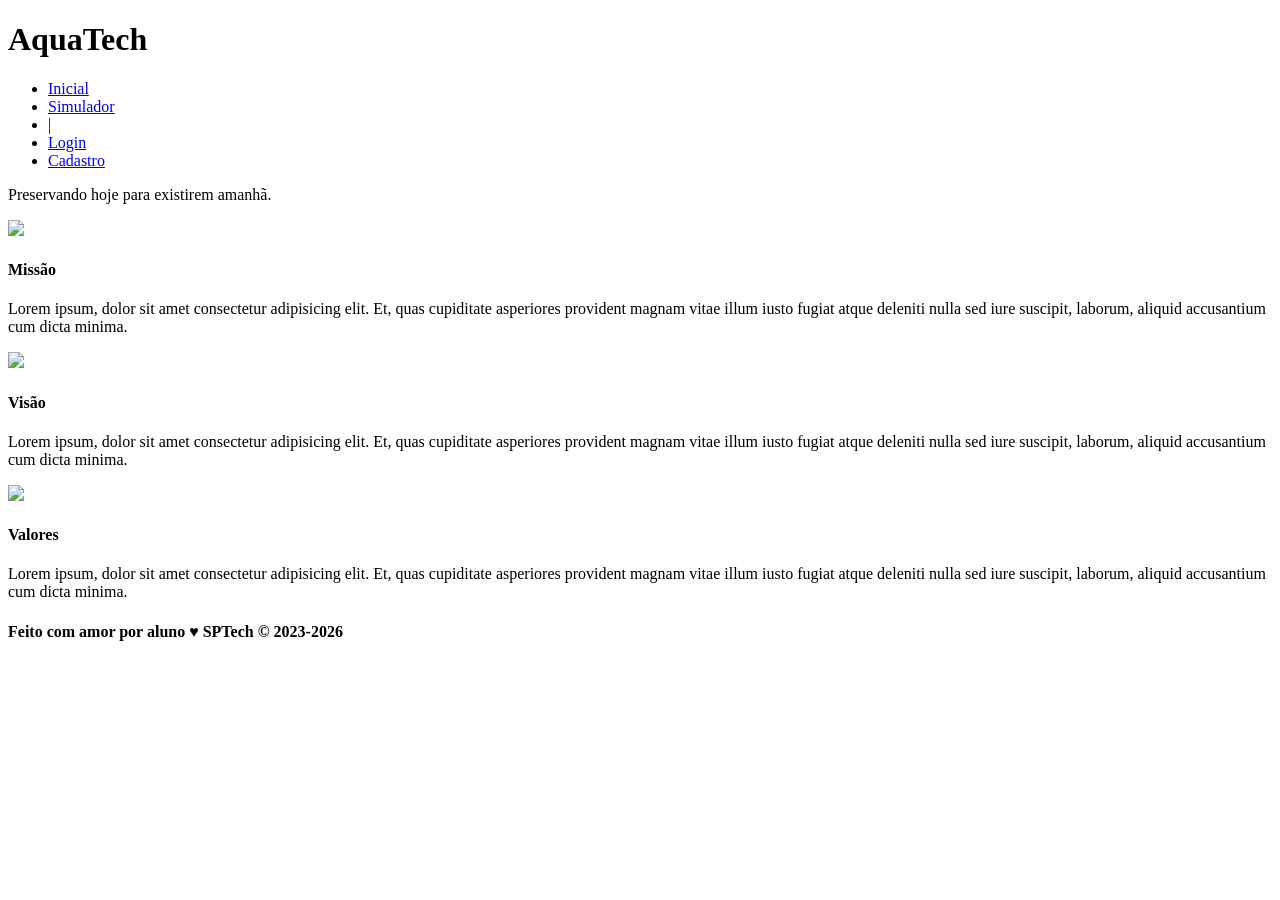
==== public/index.html @ 2e815f2d "primeiro commit" ====
<!DOCTYPE html>
<html lang="en">

<head>
    <meta charset="UTF-8">
    <meta http-equiv="X-UA-Compatible" content="IE=edge">
    <meta name="viewport" content="width=device-width, initial-scale=1.0">

    <title>AquaTech | Página Inicial</title>

    <script src="./js/sessao.js"></script>

    <link rel="stylesheet" href="./css/estilo.css">
    <link rel="icon" href="./assets/icon/favicon2.ico">
    <link rel="preconnect" href="https://fonts.gstatic.com">
</head>

<body>
    <div class="header">
      <div class="container">
        <h1 class="titulo">AquaTech</h1>
        <ul class="navbar">
          <li class="agora">
            <a href="#">Inicial</a>
          </li>
          <li>
            <a href="simulador.html">Simulador</a>
          </li>
          <li>|</li>
          <li>
            <a href="login.html">Login</a>
          </li>
          <li>
            <a href="cadastro.html">Cadastro</a>
          </li>
        </ul>
      </div>
    </div>
  
    <div class="banner">
      <div class="container">
        <p>Preservando <span>hoje</span> para existirem <span>amanhã</span>.</p>
      </div>
    </div>
  
    <div class="social">
      <div class="container">
        <div class="boxes">
          <div class="box">
            <img src="assets/imgs/planet-earth_color.png">
            <h4>Missão</h4>
            <p>Lorem ipsum, dolor sit amet consectetur adipisicing elit. Et, quas cupiditate asperiores provident magnam
              vitae illum iusto fugiat atque deleniti nulla sed iure suscipit, laborum, aliquid accusantium cum dicta
              minima.</p>
          </div>
          <div class="box">
            <img src="assets/imgs/lightbulb_color.png">
            <h4>Visão</h4>
            <p>Lorem ipsum, dolor sit amet consectetur adipisicing elit. Et, quas cupiditate asperiores provident magnam
              vitae illum iusto fugiat atque deleniti nulla sed iure suscipit, laborum, aliquid accusantium cum dicta
              minima.</p>
          </div>
          <div class="box">
            <img src="assets/imgs/growth_color.png">
            <h4>Valores</h4>
            <p>Lorem ipsum, dolor sit amet consectetur adipisicing elit. Et, quas cupiditate asperiores provident magnam
              vitae illum iusto fugiat atque deleniti nulla sed iure suscipit, laborum, aliquid accusantium cum dicta
              minima.</p>
          </div>
        </div>
      </div>
    </div>
  
    <div class="footer">
      <div class="container">
        <h4>Feito com amor por aluno &hearts; SPTech &copy; 2023-2026</h4>
      </div>
    </div>
  </body>

</html>
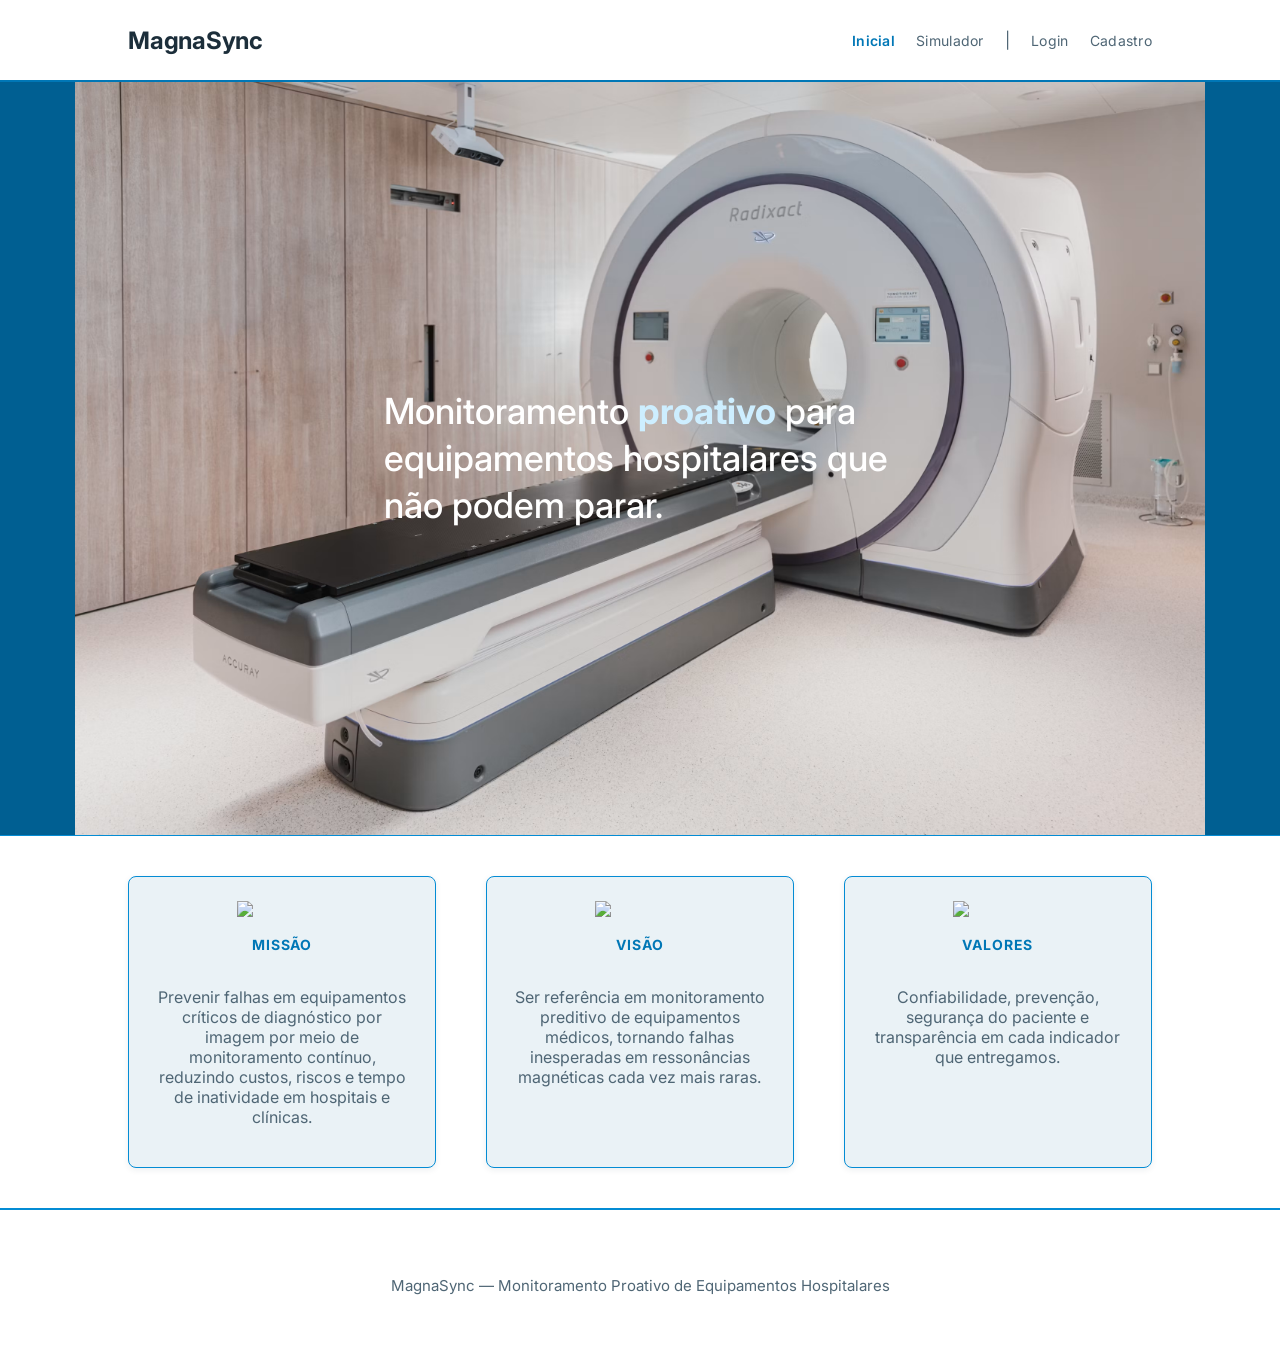
==== commit 93c2defc: "style: nome do projeto e css principal" ====
--- a/public/index.html
+++ b/public/index.html
@@ -1,12 +1,12 @@
 <!DOCTYPE html>
-<html lang="en">
+<html lang="pt-br">
 
 <head>
     <meta charset="UTF-8">
     <meta http-equiv="X-UA-Compatible" content="IE=edge">
     <meta name="viewport" content="width=device-width, initial-scale=1.0">
 
-    <title>AquaTech | Página Inicial</title>
+    <title>MagnaSync | Página Inicial</title>
 
     <script src="./js/sessao.js"></script>
 
@@ -18,7 +18,7 @@
 <body>
     <div class="header">
       <div class="container">
-        <h1 class="titulo">AquaTech</h1>
+        <h1 class="titulo">MagnaSync</h1>
         <ul class="navbar">
           <li class="agora">
             <a href="#">Inicial</a>
@@ -36,44 +36,40 @@
         </ul>
       </div>
     </div>
-  
+
     <div class="banner">
       <div class="container">
-        <p>Preservando <span>hoje</span> para existirem <span>amanhã</span>.</p>
+        <p>Monitoramento <span>proativo</span> para equipamentos hospitalares que não podem parar.</p>
       </div>
     </div>
-  
+
     <div class="social">
       <div class="container">
         <div class="boxes">
           <div class="box">
-            <img src="assets/imgs/planet-earth_color.png">
+            <img src="assets/imgs/monitor_color.png">
             <h4>Missão</h4>
-            <p>Lorem ipsum, dolor sit amet consectetur adipisicing elit. Et, quas cupiditate asperiores provident magnam
-              vitae illum iusto fugiat atque deleniti nulla sed iure suscipit, laborum, aliquid accusantium cum dicta
-              minima.</p>
+            <p>Prevenir falhas em equipamentos críticos de diagnóstico por imagem por meio de monitoramento contínuo, reduzindo custos, riscos e tempo de inatividade em hospitais e clínicas.</p>
           </div>
           <div class="box">
             <img src="assets/imgs/lightbulb_color.png">
             <h4>Visão</h4>
-            <p>Lorem ipsum, dolor sit amet consectetur adipisicing elit. Et, quas cupiditate asperiores provident magnam
-              vitae illum iusto fugiat atque deleniti nulla sed iure suscipit, laborum, aliquid accusantium cum dicta
-              minima.</p>
+            <p>Ser referência em monitoramento preditivo de equipamentos médicos, tornando falhas inesperadas em ressonâncias magnéticas cada vez mais raras.</p>
           </div>
           <div class="box">
-            <img src="assets/imgs/growth_color.png">
+            <img src="assets/imgs/shield_color.png">
             <h4>Valores</h4>
-            <p>Lorem ipsum, dolor sit amet consectetur adipisicing elit. Et, quas cupiditate asperiores provident magnam
-              vitae illum iusto fugiat atque deleniti nulla sed iure suscipit, laborum, aliquid accusantium cum dicta
-              minima.</p>
+            <p>Confiabilidade, prevenção, segurança do paciente e transparência em cada indicador que entregamos.</p>
           </div>
         </div>
       </div>
     </div>
-  
+
     <div class="footer">
       <div class="container">
-        <h4>Feito com amor por aluno &hearts; SPTech &copy; 2023-2026</h4>
+        <div>
+          MagnaSync — Monitoramento Proativo de Equipamentos Hospitalares
+        </div>
       </div>
     </div>
   </body>
--- a/public/css/estilo.css
+++ b/public/css/estilo.css
@@ -0,0 +1,431 @@
+/* ==========================================================================
+   TEMA: MagnaSync / Monitoramento Proativo Hospitalar
+   Visual clínico, limpo e claro. Sem animações ou efeitos complexos.
+   ========================================================================== */
+
+@import url('https://fonts.googleapis.com/css2?family=Inter:wght@400;500;600;700&display=swap');
+
+:root {
+  /* Superfícies */
+  --bg-fundo: #eaf2f6;
+  --bg-painel: #ffffff;
+  --linha: #048cd4;
+
+  /* Texto */
+  --texto-principal: #1c2e3a;
+  --texto-suave: #4f6675;
+
+  /* Sinal / status */
+  --status-ok: #2f9e64;
+  --status-alerta: #d99a1f;
+  --status-critico: #d9414d;
+  --destaque: #0077b6;
+  --destaque-escuro: #005f92;
+
+  /* Tipografia */
+  --fonte: 'Inter', 'Segoe UI', Tahoma, Geneva, Verdana, sans-serif;
+
+  --tamanho-header: 80px;
+  --tamanho-footer: 65px;
+  --tamanho-banner: calc(100vh - var(--tamanho-header) - var(--tamanho-footer) - 2px);
+  --tamanho-simulador: calc(100vh - var(--tamanho-header) - var(--tamanho-footer) - 2px);
+  --tamanho-login: calc(100vh - var(--tamanho-header) - var(--tamanho-footer) - 2px);
+}
+
+body {
+  margin: 0;
+  padding: 0;
+  font-family: var(--fonte);
+  background-color: var(--bg-fundo);
+  color: var(--texto-principal);
+}
+
+.container {
+  display: flex;
+  width: 80%;
+  margin: auto;
+}
+
+/* HEADER */
+
+.header {
+  height: var(--tamanho-header);
+  background-color: var(--bg-painel);
+  border-bottom: 2px solid var(--destaque);
+}
+
+.header .container {
+  justify-content: space-between;
+  align-items: center;
+  height: 100%;
+}
+
+.header a {
+  text-decoration: none;
+  color: var(--texto-suave);
+  font-size: 14px;
+  letter-spacing: 0.02em;
+  transition: color 0.15s ease;
+}
+
+.header a:hover {
+  color: var(--destaque);
+}
+
+.agora a {
+  color: var(--destaque) !important;
+  font-weight: 600;
+}
+
+.navbar {
+  width: 300px;
+  display: flex;
+  align-items: center;
+  justify-content: space-between;
+  list-style: none;
+  color: var(--texto-suave);
+}
+
+.titulo {
+  color: var(--texto-principal);
+  width: fit-content;
+  font-weight: 700;
+  letter-spacing: -0.01em;
+  display: flex;
+  align-items: center;
+  gap: 10px;
+}
+
+.header h1 {
+  margin: 0;
+  font-size: 24px;
+}
+
+/* BANNER */
+
+.banner {
+  height: var(--tamanho-banner);
+  color: var(--texto-principal);
+  background-color: var(--destaque-escuro);
+  background-image: url('../assets/imgs/maquina.avif');
+  background-repeat: no-repeat;
+  background-position: center;
+  background-size: contain;
+}
+
+.banner .container {
+  justify-content: center;
+  align-items: center;
+  height: 100%;
+}
+
+.banner .container p {
+  width: 50%;
+  margin: 0;
+  padding: 0;
+  font-size: 36px;
+  font-weight: 500;
+  line-height: 1.3;
+  color: #ffffff;
+}
+
+.banner .container span {
+  font-weight: 700;
+  color: #cdeeff;
+}
+
+/* MISSÃO VISÃO VALORES */
+
+.social {
+  background-color: var(--bg-painel);
+  border-top: 1px solid var(--linha);
+  border-bottom: 1px solid var(--linha);
+  display: flex;
+}
+
+.social .container {
+  justify-content: center;
+}
+
+.social .container .boxes {
+  display: flex;
+  justify-content: space-between;
+  width: 100%;
+  padding: 40px 0;
+}
+
+.box {
+  display: flex;
+  flex-direction: column;
+  align-items: center;
+  background-color: var(--bg-fundo);
+  border: 1px solid var(--linha);
+  border-radius: 8px;
+  box-shadow: 0 2px 6px rgba(28, 46, 58, 0.08);
+  padding: 24px 20px;
+  width: 26%;
+}
+
+.box img {
+  width: 90px;
+}
+
+.social h4 {
+  text-transform: uppercase;
+  letter-spacing: 0.06em;
+  font-size: 14px;
+  color: var(--destaque);
+}
+
+.social p {
+  text-align: center;
+  color: var(--texto-suave);
+  max-width: 260px;
+}
+
+/* FOOTER */
+
+.footer {
+  background-color: var(--bg-painel);
+  border-top: 1px solid var(--linha);
+  height: 150px;
+  color: var(--texto-suave);
+  display: flex;
+  font-size: 15px;
+}
+
+.footer .container {
+  justify-content: center;
+  text-align: center;
+}
+
+.footer .container .version {
+  font-size: 12px;
+  color: var(--texto-suave);
+}
+
+/* LOGIN */
+
+.login {
+  height: var(--tamanho-login);
+  background-color: var(--bg-fundo);
+}
+
+.login .container {
+  justify-content: center;
+  align-items: center;
+  height: 100%;
+}
+
+.card {
+  width: 50%;
+  background-color: var(--bg-painel);
+  border: 1px solid var(--linha);
+  border-radius: 8px;
+  box-shadow: 0 2px 6px rgba(28, 46, 58, 0.08);
+  display: flex;
+  align-items: center;
+  justify-content: space-evenly;
+  color: var(--texto-principal);
+  flex-direction: column;
+  height: fit-content;
+  padding: 24px 0;
+}
+
+.card h2 {
+  margin: 0;
+  font-size: 28px;
+  font-weight: 600;
+}
+
+.formulario {
+  display: flex;
+  height: 90%;
+  width: 80%;
+  justify-content: space-around;
+  flex-direction: column;
+}
+
+.formulario span {
+  font-size: 13px;
+  font-weight: 500;
+  text-transform: uppercase;
+  letter-spacing: 0.04em;
+  color: var(--texto-suave);
+}
+
+.formulario input {
+  border: 1px solid var(--linha);
+  background-color: var(--bg-fundo);
+  color: var(--texto-principal);
+  text-align: center;
+  border-radius: 4px;
+  margin: 0;
+}
+
+.formulario select {
+  border: 1px solid var(--linha);
+  background-color: var(--bg-fundo);
+  color: var(--texto-principal);
+  height: 36px;
+  text-align: center;
+  border-radius: 4px;
+  margin: 0;
+}
+
+.campo {
+  display: flex;
+  flex-direction: column;
+  justify-content: start;
+  padding: 5px 0;
+}
+
+.botao {
+  cursor: pointer;
+  border: 0;
+  border-radius: 4px;
+  font-weight: 600;
+  font-size: 15px;
+  text-transform: uppercase;
+  letter-spacing: 0.03em;
+  color: #ffffff;
+  background-color: var(--destaque);
+  width: 120px;
+  height: 32px;
+  align-self: center;
+  margin-top: 20px;
+  transition: opacity 0.15s ease;
+}
+
+.botao:hover {
+  opacity: 0.9;
+}
+
+.loading-div {
+  width: 50px;
+  display: none;
+}
+
+.loading-div img {
+  height: 50px;
+  width: 50px;
+}
+
+#div_erros_login {
+  display: none
+}
+
+/* FORMULARIO */
+
+.alerta_erro {
+  display: flex;
+  justify-content: flex-end;
+}
+
+.card_erro {
+  display: none;
+  background-color: var(--bg-painel);
+  color: var(--texto-principal);
+  width: 230px;
+  position: fixed;
+  border-radius: 4px;
+  border: 1px solid var(--status-critico);
+  border-left: 4px solid var(--status-critico);
+  padding: 10px;
+  margin-right: 10%;
+}
+
+.card_erro #mensagem_erro {
+  font-weight: 500;
+  font-size: 18px;
+}
+
+.formulario .tipo_campo {
+  font-size: 18px;
+  font-weight: 600 !important;
+  color: var(--texto-principal);
+}
+
+.formulario {
+  display: flex;
+  flex-direction: column;
+}
+
+input {
+  margin-bottom: 10px;
+  border: 1px solid var(--linha);
+  background-color: var(--bg-fundo);
+  color: var(--texto-principal);
+  padding: 10px;
+  text-align: center;
+  border-radius: 4px;
+}
+
+.btn {
+  border: 0;
+  border-radius: 4px;
+  font-weight: 600;
+  font-size: 15px;
+  text-transform: uppercase;
+  letter-spacing: 0.03em;
+  padding: 10px 15px;
+  color: #ffffff;
+  background-color: var(--destaque);
+  width: 120px;
+  align-self: center;
+  margin-top: 5px;
+  cursor: pointer;
+  transition: opacity 0.15s ease;
+}
+
+.btn:hover {
+  opacity: 0.9;
+}
+
+/* SIMULADOR */
+
+.simulador {
+  color: var(--texto-principal);
+}
+
+.simulador .container {
+  flex-direction: column;
+  overflow: scroll;
+  height: var(--tamanho-simulador);
+}
+
+/* ALERTA (notificação de anomalia) */
+
+#alerta {
+  position: absolute;
+  right: 0;
+  bottom: 0;
+}
+
+.mensagem-alarme {
+  background-color: var(--bg-painel);
+  border: 1px solid var(--linha);
+  border-left: 4px solid var(--status-critico);
+  border-radius: 4px;
+  width: 300px;
+  height: 80px;
+  margin: 10px;
+  padding: 10px 0;
+  display: flex;
+  justify-content: space-evenly;
+  align-items: center;
+  color: var(--texto-principal);
+  box-shadow: 0 2px 6px rgba(28, 46, 58, 0.12);
+}
+
+.mensagem-alarme h3 {
+  font-size: 13px;
+  margin: 0;
+  color: var(--status-critico);
+  text-transform: uppercase;
+  letter-spacing: 0.03em;
+}
+
+.mensagem-alarme .informacao {
+  width: 66%;
+}
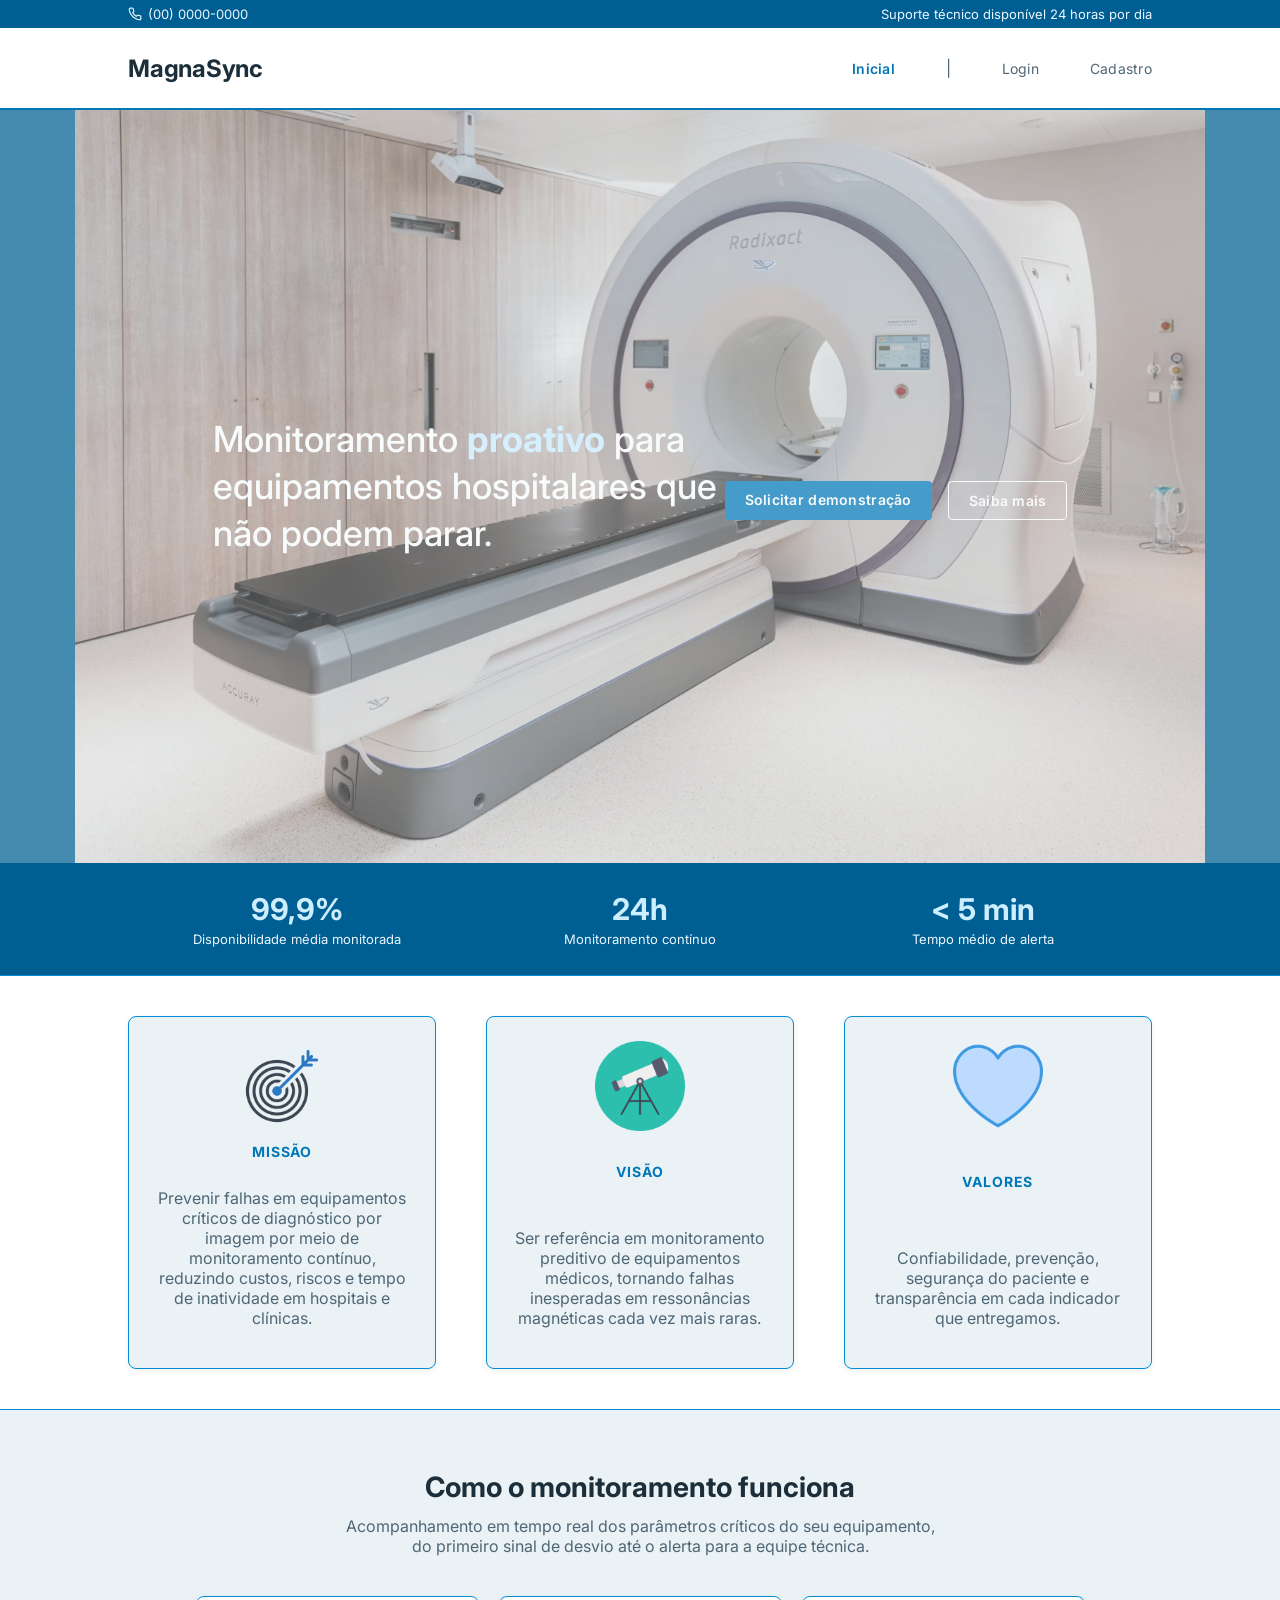
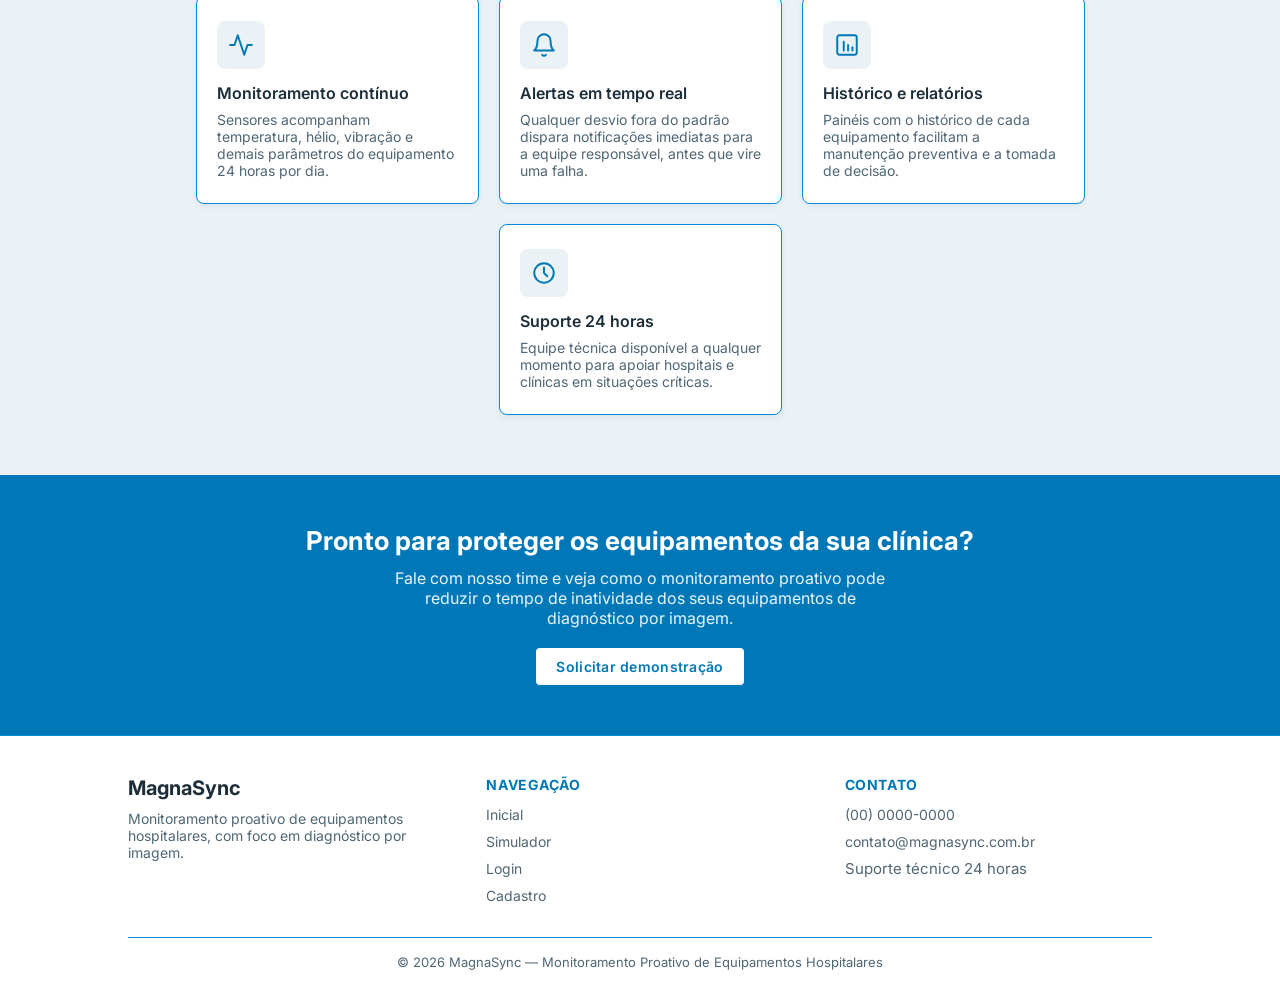
==== commit e20bf44c: "Novo layout" ====
--- a/public/index.html
+++ b/public/index.html
@@ -8,70 +8,173 @@
 
     <title>MagnaSync | Página Inicial</title>
 
-    <script src="./js/sessao.js"></script>
+    <script src="./js/sessao.js" defer></script>
 
     <link rel="stylesheet" href="./css/estilo.css">
     <link rel="icon" href="./assets/icon/favicon2.ico">
-    <link rel="preconnect" href="https://fonts.gstatic.com">
+    <link rel="preconnect" href="https://fonts.googleapis.com">
+    <link rel="preconnect" href="https://fonts.gstatic.com" crossorigin>
 </head>
 
 <body>
-    <div class="header">
+    <a href="#conteudo" class="pular-conteudo">Pular para o conteúdo</a>
+
+    <div class="topbar">
       <div class="container">
-        <h1 class="titulo">MagnaSync</h1>
-        <ul class="navbar">
-          <li class="agora">
-            <a href="#">Inicial</a>
-          </li>
-          <li>
-            <a href="simulador.html">Simulador</a>
-          </li>
-          <li>|</li>
-          <li>
-            <a href="login.html">Login</a>
-          </li>
-          <li>
-            <a href="cadastro.html">Cadastro</a>
-          </li>
-        </ul>
+        <a href="tel:+5500000000000" class="topbar-item">
+          <svg viewBox="0 0 24 24" width="14" height="14" fill="none" stroke="currentColor" stroke-width="2" stroke-linecap="round" stroke-linejoin="round" aria-hidden="true"><path d="M22 16.92v3a2 2 0 0 1-2.18 2 19.79 19.79 0 0 1-8.63-3.07 19.5 19.5 0 0 1-6-6 19.79 19.79 0 0 1-3.07-8.67A2 2 0 0 1 4.11 2h3a2 2 0 0 1 2 1.72c.127.96.361 1.903.7 2.81a2 2 0 0 1-.45 2.11L8.09 9.91a16 16 0 0 0 6 6l1.27-1.27a2 2 0 0 1 2.11-.45c.907.339 1.85.573 2.81.7A2 2 0 0 1 22 16.92z"/></svg>
+          (00) 0000-0000
+        </a>
+        <span class="topbar-item">Suporte técnico disponível 24 horas por dia</span>
       </div>
     </div>
 
-    <div class="banner">
+    <header class="header">
+      <div class="container">
+        <h1 class="titulo">MagnaSync</h1>
+        <nav>
+          <ul class="navbar">
+            <li class="agora">
+              <a href="#">Inicial</a>
+            </li>
+            <li>|</li>
+            <li>
+              <a href="login.html">Login</a>
+            </li>
+            <li>
+              <a href="cadastro.html">Cadastro</a>
+            </li>
+          </ul>
+        </nav>
+      </div>
+    </header>
+
+    <section class="banner">
       <div class="container">
         <p>Monitoramento <span>proativo</span> para equipamentos hospitalares que não podem parar.</p>
+        <div class="banner-cta">
+          <a href="cadastro.html" class="btn-cta btn-cta--primario">Solicitar demonstração</a>
+          <a href="#sobre" class="btn-cta btn-cta--secundario">Saiba mais</a>
+        </div>
       </div>
-    </div>
+    </section>
 
-    <div class="social">
+    <section class="stats">
       <div class="container">
-        <div class="boxes">
-          <div class="box">
-            <img src="assets/imgs/monitor_color.png">
-            <h4>Missão</h4>
-            <p>Prevenir falhas em equipamentos críticos de diagnóstico por imagem por meio de monitoramento contínuo, reduzindo custos, riscos e tempo de inatividade em hospitais e clínicas.</p>
-          </div>
-          <div class="box">
-            <img src="assets/imgs/lightbulb_color.png">
-            <h4>Visão</h4>
-            <p>Ser referência em monitoramento preditivo de equipamentos médicos, tornando falhas inesperadas em ressonâncias magnéticas cada vez mais raras.</p>
-          </div>
-          <div class="box">
-            <img src="assets/imgs/shield_color.png">
-            <h4>Valores</h4>
-            <p>Confiabilidade, prevenção, segurança do paciente e transparência em cada indicador que entregamos.</p>
+        <div class="stat">
+          <span class="stat-numero">99,9%</span>
+          <span class="stat-legenda">Disponibilidade média monitorada</span>
+        </div>
+        <div class="stat">
+          <span class="stat-numero">24h</span>
+          <span class="stat-legenda">Monitoramento contínuo</span>
+        </div>
+        <div class="stat">
+          <span class="stat-numero">&lt; 5 min</span>
+          <span class="stat-legenda">Tempo médio de alerta</span>
+        </div>
+      </div>
+    </section>
+
+    <main id="conteudo">
+      <section class="social" id="sobre">
+        <div class="container">
+          <div class="boxes">
+            <div class="box">
+              <img src="assets/imgs/missao.png" alt="Ícone de monitor de equipamento">
+              <h4>Missão</h4>
+              <p>Prevenir falhas em equipamentos críticos de diagnóstico por imagem por meio de monitoramento contínuo, reduzindo custos, riscos e tempo de inatividade em hospitais e clínicas.</p>
+            </div>
+            <div class="box">
+              <img src="assets/imgs/visao.png" alt="Ícone de lâmpada representando visão">
+              <h4>Visão</h4>
+              <p>Ser referência em monitoramento preditivo de equipamentos médicos, tornando falhas inesperadas em ressonâncias magnéticas cada vez mais raras.</p>
+            </div>
+            <div class="box">
+              <img src="assets/imgs/valores.png" alt="Ícone de escudo representando segurança">
+              <h4>Valores</h4>
+              <p>Confiabilidade, prevenção, segurança do paciente e transparência em cada indicador que entregamos.</p>
+            </div>
           </div>
         </div>
-      </div>
-    </div>
+      </section>
 
-    <div class="footer">
-      <div class="container">
-        <div>
-          MagnaSync — Monitoramento Proativo de Equipamentos Hospitalares
+      <section class="funcionalidades" id="funcionalidades">
+        <div class="container">
+          <div class="funcionalidades-cabecalho">
+            <h2>Como o monitoramento funciona</h2>
+            <p>Acompanhamento em tempo real dos parâmetros críticos do seu equipamento, do primeiro sinal de desvio até o alerta para a equipe técnica.</p>
+          </div>
+          <div class="funcionalidades-grid">
+            <div class="funcionalidade">
+              <span class="funcionalidade-icone" aria-hidden="true">
+                <svg viewBox="0 0 24 24" width="26" height="26" fill="none" stroke="currentColor" stroke-width="1.8" stroke-linecap="round" stroke-linejoin="round"><path d="M22 12h-4l-3 9L9 3l-3 9H2"/></svg>
+              </span>
+              <h3>Monitoramento contínuo</h3>
+              <p>Sensores acompanham temperatura, hélio, vibração e demais parâmetros do equipamento 24 horas por dia.</p>
+            </div>
+            <div class="funcionalidade">
+              <span class="funcionalidade-icone" aria-hidden="true">
+                <svg viewBox="0 0 24 24" width="26" height="26" fill="none" stroke="currentColor" stroke-width="1.8" stroke-linecap="round" stroke-linejoin="round"><path d="M18 8a6 6 0 0 0-12 0c0 7-3 9-3 9h18s-3-2-3-9"/><path d="M13.73 21a2 2 0 0 1-3.46 0"/></svg>
+              </span>
+              <h3>Alertas em tempo real</h3>
+              <p>Qualquer desvio fora do padrão dispara notificações imediatas para a equipe responsável, antes que vire uma falha.</p>
+            </div>
+            <div class="funcionalidade">
+              <span class="funcionalidade-icone" aria-hidden="true">
+                <svg viewBox="0 0 24 24" width="26" height="26" fill="none" stroke="currentColor" stroke-width="1.8" stroke-linecap="round" stroke-linejoin="round"><rect x="3" y="3" width="18" height="18" rx="2"/><path d="M9 17V9M13 17v-5M17 17v-3"/></svg>
+              </span>
+              <h3>Histórico e relatórios</h3>
+              <p>Painéis com o histórico de cada equipamento facilitam a manutenção preventiva e a tomada de decisão.</p>
+            </div>
+            <div class="funcionalidade">
+              <span class="funcionalidade-icone" aria-hidden="true">
+                <svg viewBox="0 0 24 24" width="26" height="26" fill="none" stroke="currentColor" stroke-width="1.8" stroke-linecap="round" stroke-linejoin="round"><circle cx="12" cy="12" r="9"/><path d="M12 7v5l3 3"/></svg>
+              </span>
+              <h3>Suporte 24 horas</h3>
+              <p>Equipe técnica disponível a qualquer momento para apoiar hospitais e clínicas em situações críticas.</p>
+            </div>
+          </div>
+        </div>
+      </section>
+
+      <section class="cta-final">
+        <div class="container">
+          <h2>Pronto para proteger os equipamentos da sua clínica?</h2>
+          <p>Fale com nosso time e veja como o monitoramento proativo pode reduzir o tempo de inatividade dos seus equipamentos de diagnóstico por imagem.</p>
+          <a href="cadastro.html" class="btn-cta btn-cta--primario">Solicitar demonstração</a>
+        </div>
+      </section>
+    </main>
+
+    <footer class="footer">
+      <div class="container footer-grid">
+        <div class="footer-coluna">
+          <h2 class="footer-titulo">MagnaSync</h2>
+          <p>Monitoramento proativo de equipamentos hospitalares, com foco em diagnóstico por imagem.</p>
+        </div>
+        <div class="footer-coluna">
+          <h3>Navegação</h3>
+          <ul class="footer-links">
+            <li><a href="#">Inicial</a></li>
+            <li><a href="simulador.html">Simulador</a></li>
+            <li><a href="login.html">Login</a></li>
+            <li><a href="cadastro.html">Cadastro</a></li>
+          </ul>
+        </div>
+        <div class="footer-coluna">
+          <h3>Contato</h3>
+          <ul class="footer-links">
+            <li><a href="tel:+5500000000000">(00) 0000-0000</a></li>
+            <li><a href="mailto:contato@magnasync.com.br">contato@magnasync.com.br</a></li>
+            <li>Suporte técnico 24 horas</li>
+          </ul>
         </div>
       </div>
-    </div>
+      <div class="container footer-base">
+        <span>&copy; 2026 MagnaSync — Monitoramento Proativo de Equipamentos Hospitalares</span>
+      </div>
+    </footer>
   </body>
 
 </html>
--- a/public/css/estilo.css
+++ b/public/css/estilo.css
@@ -46,6 +46,89 @@
   margin: auto;
 }
 
+/* ACESSIBILIDADE */
+
+.pular-conteudo {
+  position: absolute;
+  left: -9999px;
+  top: 0;
+  z-index: 100;
+  background-color: var(--destaque);
+  color: #ffffff;
+  padding: 10px 16px;
+  border-radius: 0 0 4px 0;
+  text-decoration: none;
+  font-size: 14px;
+}
+
+.pular-conteudo:focus {
+  left: 0;
+}
+
+/* TOPBAR (contato rápido) */
+
+.topbar {
+  background-color: var(--destaque-escuro);
+  color: #eaf6ff;
+  font-size: 13px;
+}
+
+.topbar .container {
+  justify-content: space-between;
+  align-items: center;
+  padding: 6px 0;
+}
+
+.topbar-item {
+  display: flex;
+  align-items: center;
+  gap: 6px;
+  color: #eaf6ff;
+  text-decoration: none;
+}
+
+.topbar a.topbar-item:hover {
+  text-decoration: underline;
+}
+
+/* BOTÃO CTA */
+
+.btn-cta {
+  display: inline-block;
+  text-decoration: none;
+  font-weight: 600;
+  font-size: 14px;
+  letter-spacing: 0.02em;
+  padding: 10px 20px;
+  border-radius: 4px;
+  transition: opacity 0.15s ease, background-color 0.15s ease;
+  white-space: nowrap;
+}
+
+.btn-cta--primario {
+  background-color: var(--destaque);
+  color: #ffffff;
+}
+
+.btn-cta--primario:hover {
+  opacity: 0.9;
+}
+
+.btn-cta--secundario {
+  background-color: transparent;
+  color: var(--destaque);
+  border: 1px solid var(--destaque);
+}
+
+.btn-cta--secundario:hover {
+  background-color: rgba(0, 119, 182, 0.08);
+}
+
+.btn-cta--header {
+  padding: 8px 16px;
+  font-size: 13px;
+}
+
 /* HEADER */
 
 .header {
@@ -58,6 +141,7 @@
   justify-content: space-between;
   align-items: center;
   height: 100%;
+  gap: 24px;
 }
 
 .header a {
@@ -84,6 +168,16 @@
   justify-content: space-between;
   list-style: none;
   color: var(--texto-suave);
+  margin: 0;
+  padding: 0;
+}
+
+/* Separador visual entre os itens do menu, sem depender de texto "|"
+   (evita que leitores de tela leiam um caractere sem sentido) */
+.navbar li[aria-hidden="true"] {
+  width: 1px;
+  height: 16px;
+  background-color: var(--linha);
 }
 
 .titulo {
@@ -111,6 +205,7 @@
   background-repeat: no-repeat;
   background-position: center;
   background-size: contain;
+  opacity: 0.7;
 }
 
 .banner .container {
@@ -134,6 +229,54 @@
   color: #cdeeff;
 }
 
+.banner-cta {
+  display: flex;
+  gap: 16px;
+  margin-top: 28px;
+}
+
+.banner-cta .btn-cta--secundario {
+  background-color: rgba(255, 255, 255, 0.05);
+  color: #ffffff;
+  border-color: #ffffff;
+}
+
+.banner-cta .btn-cta--secundario:hover {
+  background-color: rgba(255, 255, 255, 0.15);
+}
+
+/* ESTATÍSTICAS */
+
+.stats {
+  background-color: var(--destaque-escuro);
+}
+
+.stats .container {
+  justify-content: space-between;
+  padding: 28px 0;
+}
+
+.stat {
+  display: flex;
+  flex-direction: column;
+  align-items: center;
+  gap: 4px;
+  width: 33%;
+  text-align: center;
+  color: #ffffff;
+}
+
+.stat-numero {
+  font-size: 30px;
+  font-weight: 700;
+  color: #cdeeff;
+}
+
+.stat-legenda {
+  font-size: 13px;
+  color: #eaf6ff;
+}
+
 /* MISSÃO VISÃO VALORES */
 
 .social {
@@ -141,6 +284,7 @@
   border-top: 1px solid var(--linha);
   border-bottom: 1px solid var(--linha);
   display: flex;
+  justify-content: center;
 }
 
 .social .container {
@@ -157,6 +301,7 @@
 .box {
   display: flex;
   flex-direction: column;
+  justify-content: space-between;
   align-items: center;
   background-color: var(--bg-fundo);
   border: 1px solid var(--linha);
@@ -175,12 +320,126 @@
   letter-spacing: 0.06em;
   font-size: 14px;
   color: var(--destaque);
+  margin: 12px 0;
+}
+
+/* O span dentro do h4 "Sobre nós" precisa de um destaque próprio,
+   já que herda a cor uppercase do h4 mas deve se diferenciar do resto */
+.social h4 span {
+  color: var(--destaque-escuro);
+  font-weight: 700;
 }
 
 .social p {
   text-align: center;
   color: var(--texto-suave);
   max-width: 260px;
+}
+
+/* FUNCIONALIDADES (Como funciona) */
+
+.funcionalidades {
+  background-color: var(--bg-fundo);
+  padding: 60px 0;
+}
+
+.funcionalidades .container {
+  flex-direction: column;
+}
+
+.funcionalidades-cabecalho {
+  text-align: center;
+  max-width: 600px;
+  margin: 0 auto 40px;
+}
+
+.funcionalidades-cabecalho h2 {
+  font-size: 28px;
+  font-weight: 700;
+  margin: 0 0 12px;
+  color: var(--texto-principal);
+}
+
+.funcionalidades-cabecalho p {
+  color: var(--texto-suave);
+  margin: 0;
+}
+
+.funcionalidades-grid {
+  display: flex;
+  flex-wrap: wrap;
+  gap: 20px;
+  justify-content: center;
+}
+
+.funcionalidade {
+  background-color: var(--bg-painel);
+  border: 1px solid var(--linha);
+  border-radius: 8px;
+  box-shadow: 0 2px 6px rgba(28, 46, 58, 0.08);
+  padding: 24px 20px;
+  width: calc(25% - 15px);
+  min-width: 200px;
+}
+
+.funcionalidade-icone {
+  display: flex;
+  align-items: center;
+  justify-content: center;
+  width: 48px;
+  height: 48px;
+  border-radius: 8px;
+  background-color: var(--bg-fundo);
+  color: var(--destaque);
+  margin-bottom: 14px;
+}
+
+.funcionalidade h3 {
+  font-size: 16px;
+  font-weight: 600;
+  margin: 0 0 8px;
+  color: var(--texto-principal);
+}
+
+.funcionalidade p {
+  font-size: 14px;
+  color: var(--texto-suave);
+  margin: 0;
+}
+
+/* CTA FINAL */
+
+.cta-final {
+  background-color: var(--destaque);
+  padding: 50px 0;
+}
+
+.cta-final .container {
+  flex-direction: column;
+  align-items: center;
+  text-align: center;
+  gap: 12px;
+}
+
+.cta-final h2 {
+  color: #ffffff;
+  font-size: 26px;
+  margin: 0;
+}
+
+.cta-final p {
+  color: #eaf6ff;
+  max-width: 520px;
+  margin: 0 0 8px;
+}
+
+.cta-final .btn-cta--primario {
+  background-color: #ffffff;
+  color: var(--destaque);
+}
+
+.cta-final .btn-cta--primario:hover {
+  opacity: 0.9;
 }
 
 /* FOOTER */
@@ -188,20 +447,72 @@
 .footer {
   background-color: var(--bg-painel);
   border-top: 1px solid var(--linha);
-  height: 150px;
-  color: var(--texto-suave);
-  display: flex;
+  color: var(--texto-suave);
   font-size: 15px;
-}
-
-.footer .container {
-  justify-content: center;
-  text-align: center;
+  padding-top: 40px;
 }
 
 .footer .container .version {
   font-size: 12px;
   color: var(--texto-suave);
+}
+
+.footer-grid {
+  justify-content: space-between;
+  flex-wrap: wrap;
+  gap: 32px;
+  padding-bottom: 32px;
+}
+
+.footer-coluna {
+  width: 30%;
+  min-width: 200px;
+}
+
+.footer-titulo {
+  font-size: 20px;
+  font-weight: 700;
+  margin: 0 0 10px;
+  color: var(--texto-principal);
+}
+
+.footer-coluna h3 {
+  font-size: 14px;
+  text-transform: uppercase;
+  letter-spacing: 0.04em;
+  color: var(--destaque);
+  margin: 0 0 12px;
+}
+
+.footer-coluna p {
+  font-size: 14px;
+  margin: 0;
+}
+
+.footer-links {
+  list-style: none;
+  margin: 0;
+  padding: 0;
+  display: flex;
+  flex-direction: column;
+  gap: 8px;
+}
+
+.footer-links a {
+  color: var(--texto-suave);
+  text-decoration: none;
+  font-size: 14px;
+}
+
+.footer-links a:hover {
+  color: var(--destaque);
+}
+
+.footer-base {
+  border-top: 1px solid var(--linha);
+  justify-content: center;
+  padding: 16px 0;
+  font-size: 13px;
 }
 
 /* LOGIN */
@@ -238,12 +549,14 @@
   font-weight: 600;
 }
 
+/* FORMULARIO (regra única, unificada — antes havia duas declarações
+   de .formulario, uma sobrescrevendo parte da outra) */
 .formulario {
   display: flex;
+  flex-direction: column;
   height: 90%;
   width: 80%;
   justify-content: space-around;
-  flex-direction: column;
 }
 
 .formulario span {
@@ -271,6 +584,12 @@
   text-align: center;
   border-radius: 4px;
   margin: 0;
+}
+
+.formulario .tipo_campo {
+  font-size: 18px;
+  font-weight: 600 !important;
+  color: var(--texto-principal);
 }
 
 .campo {
@@ -312,10 +631,10 @@
 }
 
 #div_erros_login {
-  display: none
-}
-
-/* FORMULARIO */
+  display: none;
+}
+
+/* ALERTA DE ERRO DO FORMULARIO */
 
 .alerta_erro {
   display: flex;
@@ -338,17 +657,6 @@
 .card_erro #mensagem_erro {
   font-weight: 500;
   font-size: 18px;
-}
-
-.formulario .tipo_campo {
-  font-size: 18px;
-  font-weight: 600 !important;
-  color: var(--texto-principal);
-}
-
-.formulario {
-  display: flex;
-  flex-direction: column;
 }
 
 input {
@@ -428,4 +736,61 @@
 
 .mensagem-alarme .informacao {
   width: 66%;
+}
+
+/* RESPONSIVIDADE BÁSICA
+   O layout original foi pensado para telas largas (container 80%).
+   Estas regras evitam que os elementos novos quebrem em telas estreitas. */
+@media (max-width: 900px) {
+  .container {
+    width: 92%;
+    flex-wrap: wrap;
+  }
+
+  .topbar .container span.topbar-item {
+    display: none;
+  }
+
+  .header .container {
+    gap: 12px;
+  }
+
+  .navbar {
+    width: auto;
+    gap: 16px;
+  }
+
+  .btn-cta--header {
+    display: none;
+  }
+
+  .banner .container p {
+    width: 100%;
+  }
+
+  .stats .container {
+    flex-wrap: wrap;
+    gap: 16px;
+  }
+
+  .stat {
+    width: 45%;
+  }
+
+  .funcionalidade {
+    width: calc(50% - 10px);
+  }
+
+  .boxes {
+    flex-wrap: wrap;
+    gap: 16px;
+  }
+
+  .box {
+    width: 100%;
+  }
+
+  .footer-coluna {
+    width: 100%;
+  }
 }
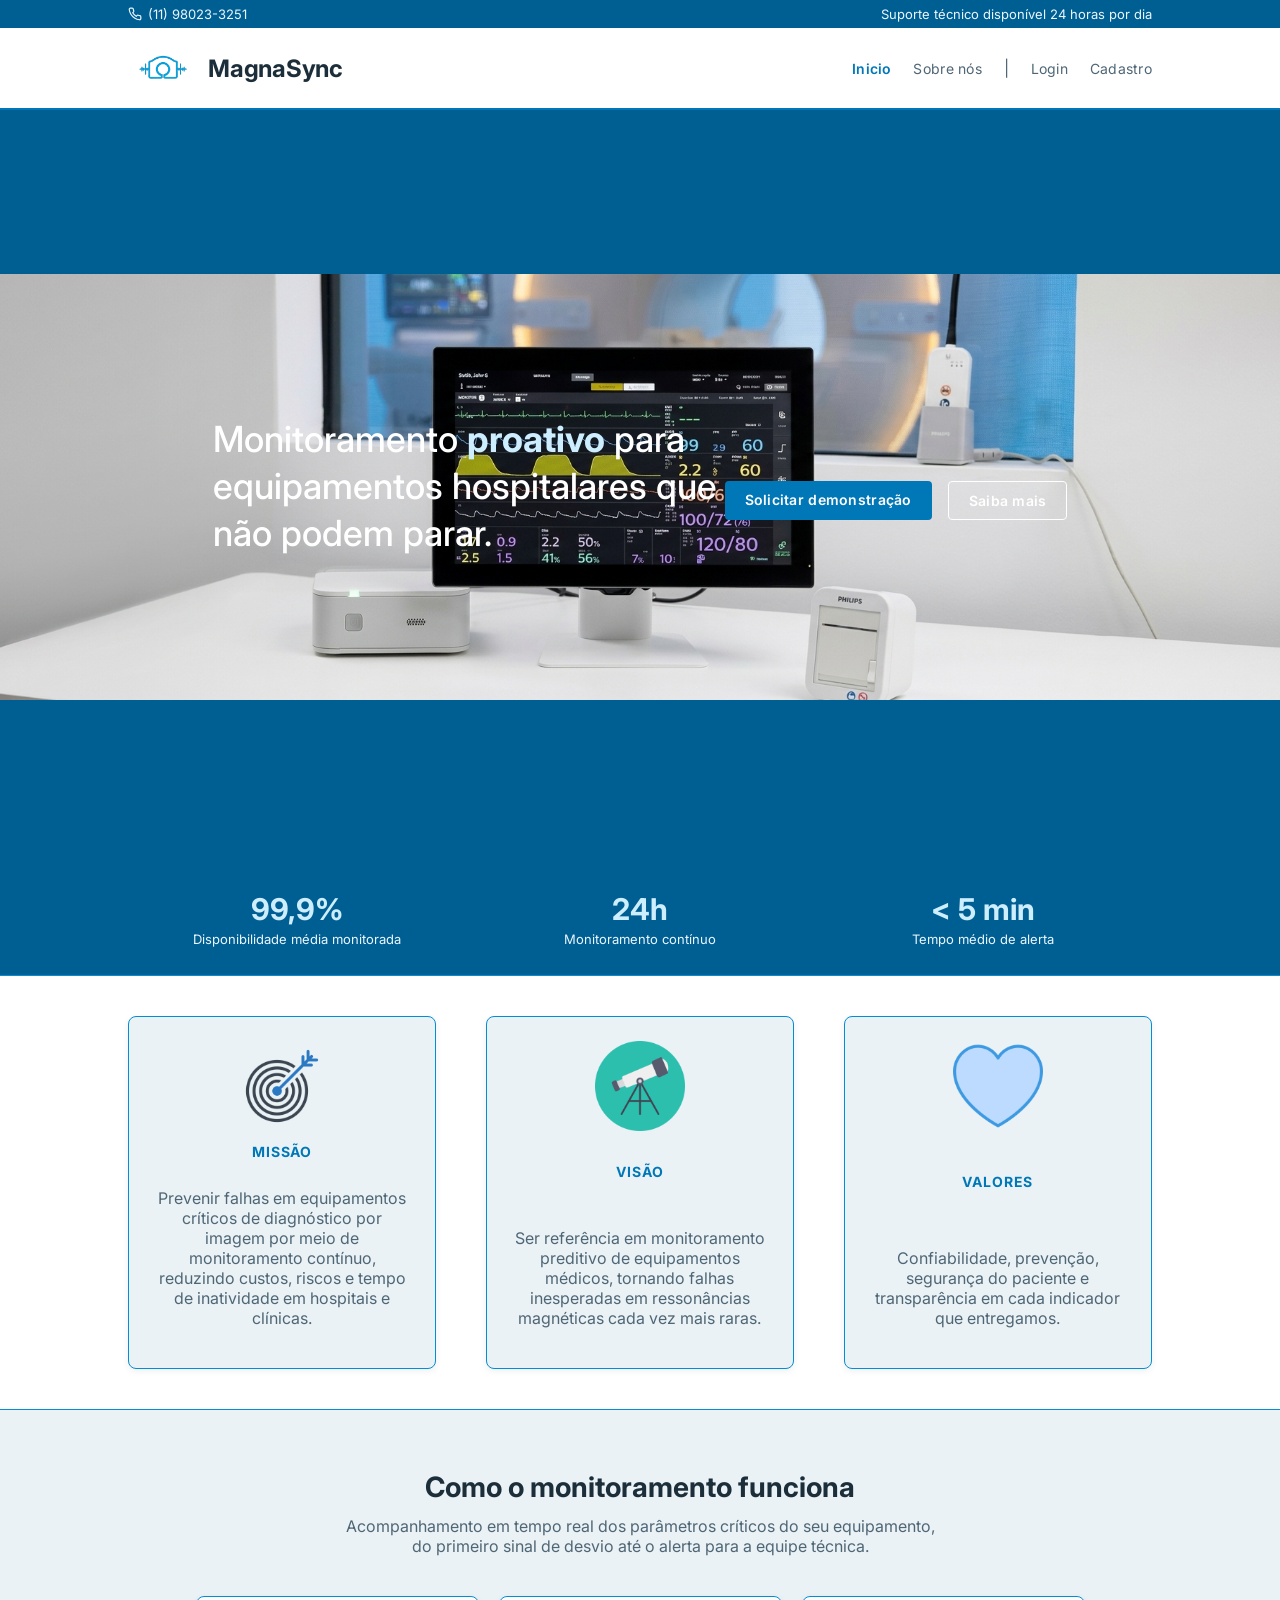
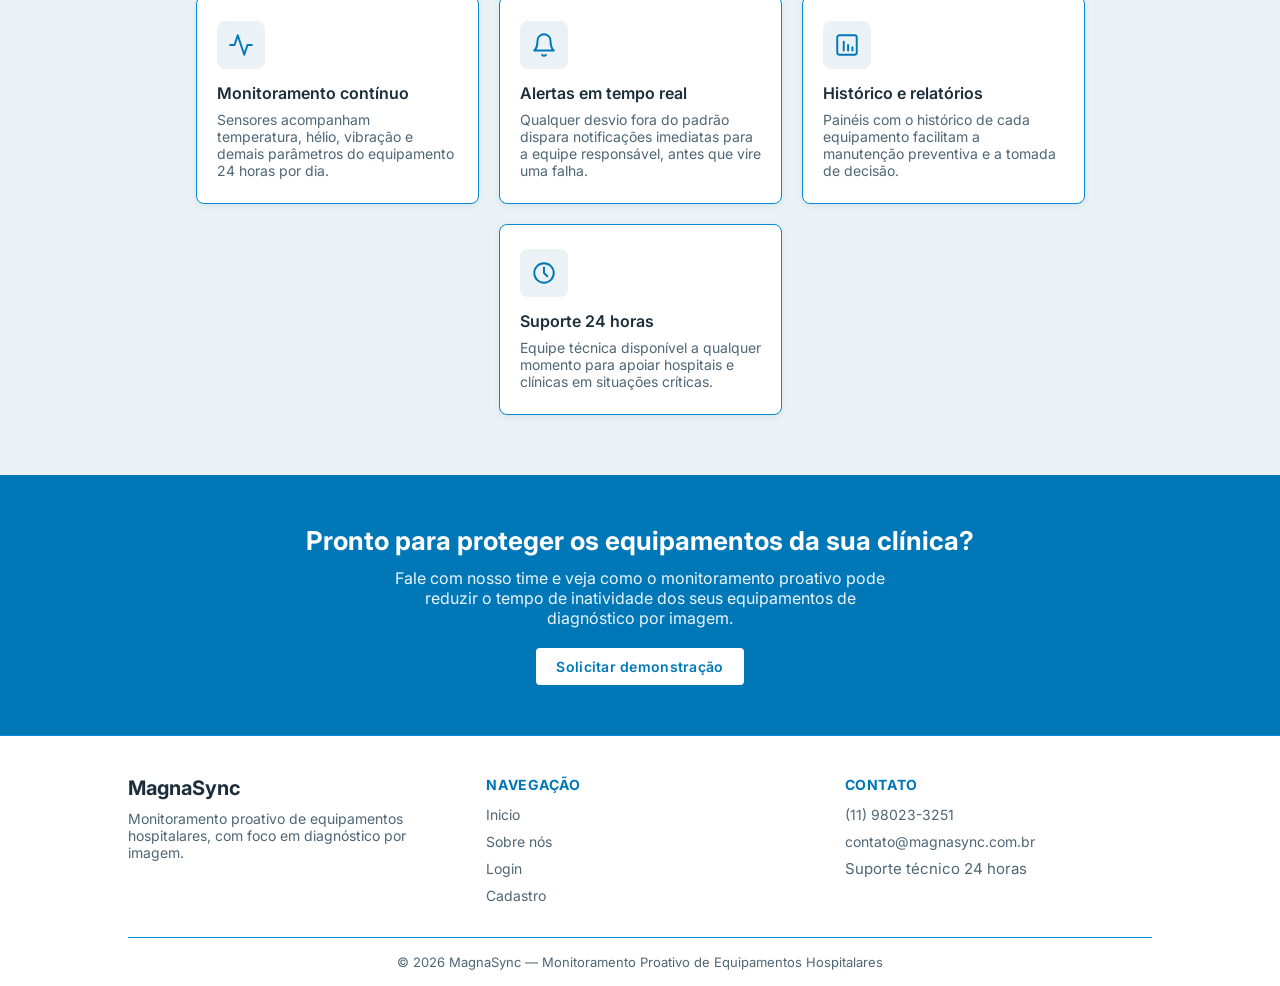
==== commit 7c950328: "refactor" ====
--- a/public/index.html
+++ b/public/index.html
@@ -11,7 +11,7 @@
     <script src="./js/sessao.js" defer></script>
 
     <link rel="stylesheet" href="./css/estilo.css">
-    <link rel="icon" href="./assets/icon/favicon2.ico">
+    <link rel="icon" href="./assets/icon/IMG_0413.jpeg">
     <link rel="preconnect" href="https://fonts.googleapis.com">
     <link rel="preconnect" href="https://fonts.gstatic.com" crossorigin>
 </head>
@@ -21,9 +21,9 @@
 
     <div class="topbar">
       <div class="container">
-        <a href="tel:+5500000000000" class="topbar-item">
+        <a href="tel+551198023-3251" class="topbar-item">
           <svg viewBox="0 0 24 24" width="14" height="14" fill="none" stroke="currentColor" stroke-width="2" stroke-linecap="round" stroke-linejoin="round" aria-hidden="true"><path d="M22 16.92v3a2 2 0 0 1-2.18 2 19.79 19.79 0 0 1-8.63-3.07 19.5 19.5 0 0 1-6-6 19.79 19.79 0 0 1-3.07-8.67A2 2 0 0 1 4.11 2h3a2 2 0 0 1 2 1.72c.127.96.361 1.903.7 2.81a2 2 0 0 1-.45 2.11L8.09 9.91a16 16 0 0 0 6 6l1.27-1.27a2 2 0 0 1 2.11-.45c.907.339 1.85.573 2.81.7A2 2 0 0 1 22 16.92z"/></svg>
-          (00) 0000-0000
+          (11) 98023-3251
         </a>
         <span class="topbar-item">Suporte técnico disponível 24 horas por dia</span>
       </div>
@@ -31,11 +31,14 @@
 
     <header class="header">
       <div class="container">
-        <h1 class="titulo">MagnaSync</h1>
+        <h1 class="titulo"><img src="assets/icon/IMG_0413.jpeg" height="70px">MagnaSync</h1>
         <nav>
           <ul class="navbar">
             <li class="agora">
-              <a href="#">Inicial</a>
+              <a href="#">Inicio</a>
+            </li>
+            <li>
+              <a href="simulador.html">Sobre nós</a>
             </li>
             <li>|</li>
             <li>
@@ -156,8 +159,8 @@
         <div class="footer-coluna">
           <h3>Navegação</h3>
           <ul class="footer-links">
-            <li><a href="#">Inicial</a></li>
-            <li><a href="simulador.html">Simulador</a></li>
+            <li><a href="#">Inicio</a></li>
+            <li><a href="simulador.html">Sobre nós</a></li>
             <li><a href="login.html">Login</a></li>
             <li><a href="cadastro.html">Cadastro</a></li>
           </ul>
@@ -165,7 +168,7 @@
         <div class="footer-coluna">
           <h3>Contato</h3>
           <ul class="footer-links">
-            <li><a href="tel:+5500000000000">(00) 0000-0000</a></li>
+            <li><a href="tel:+551198023-3251">(11) 98023-3251</a></li>
             <li><a href="mailto:contato@magnasync.com.br">contato@magnasync.com.br</a></li>
             <li>Suporte técnico 24 horas</li>
           </ul>
--- a/public/css/estilo.css
+++ b/public/css/estilo.css
@@ -201,12 +201,23 @@
   height: var(--tamanho-banner);
   color: var(--texto-principal);
   background-color: var(--destaque-escuro);
-  background-image: url('../assets/imgs/maquina.avif');
+  background-image: url('../assets/imgs/monitor_parametrico.jpg');
   background-repeat: no-repeat;
   background-position: center;
   background-size: contain;
-  opacity: 0.7;
-}
+}
+
+/* .banner::before{
+  content: '';
+  position: absolute;
+  inset: 0;
+  background: linear-gradient(
+    rgba(8, 6, 8, 0.0) 0%,
+    rgba(8,6,8, 0.45) 40%,
+    rgba(8, 6, 8, 0.45) 80%,
+    rgba(8, 6, 8, 0.0) 100%
+  );
+} */
 
 .banner .container {
   justify-content: center;
@@ -518,9 +529,15 @@
 /* LOGIN */
 
 .login {
-  height: var(--tamanho-login);
+  height: 100vh; /* Garante que a seção ocupe 100% da altura da tela */
+  width: 100vw;  /* Garante que a seção ocupe 100% da largura da tela */
   background-color: var(--bg-fundo);
-}
+  background-image: url('../assets/imgs/ressonancia2.jpg');
+  background-repeat: no-repeat;
+  background-position: center;
+  background-size: cover; /* ISSO faz a imagem de fundo cobrir a tela inteira */
+}
+
 
 .login .container {
   justify-content: center;
@@ -664,9 +681,9 @@
   border: 1px solid var(--linha);
   background-color: var(--bg-fundo);
   color: var(--texto-principal);
-  padding: 10px;
+  padding: 12px;
   text-align: center;
-  border-radius: 4px;
+  border-radius: 10px;
 }
 
 .btn {
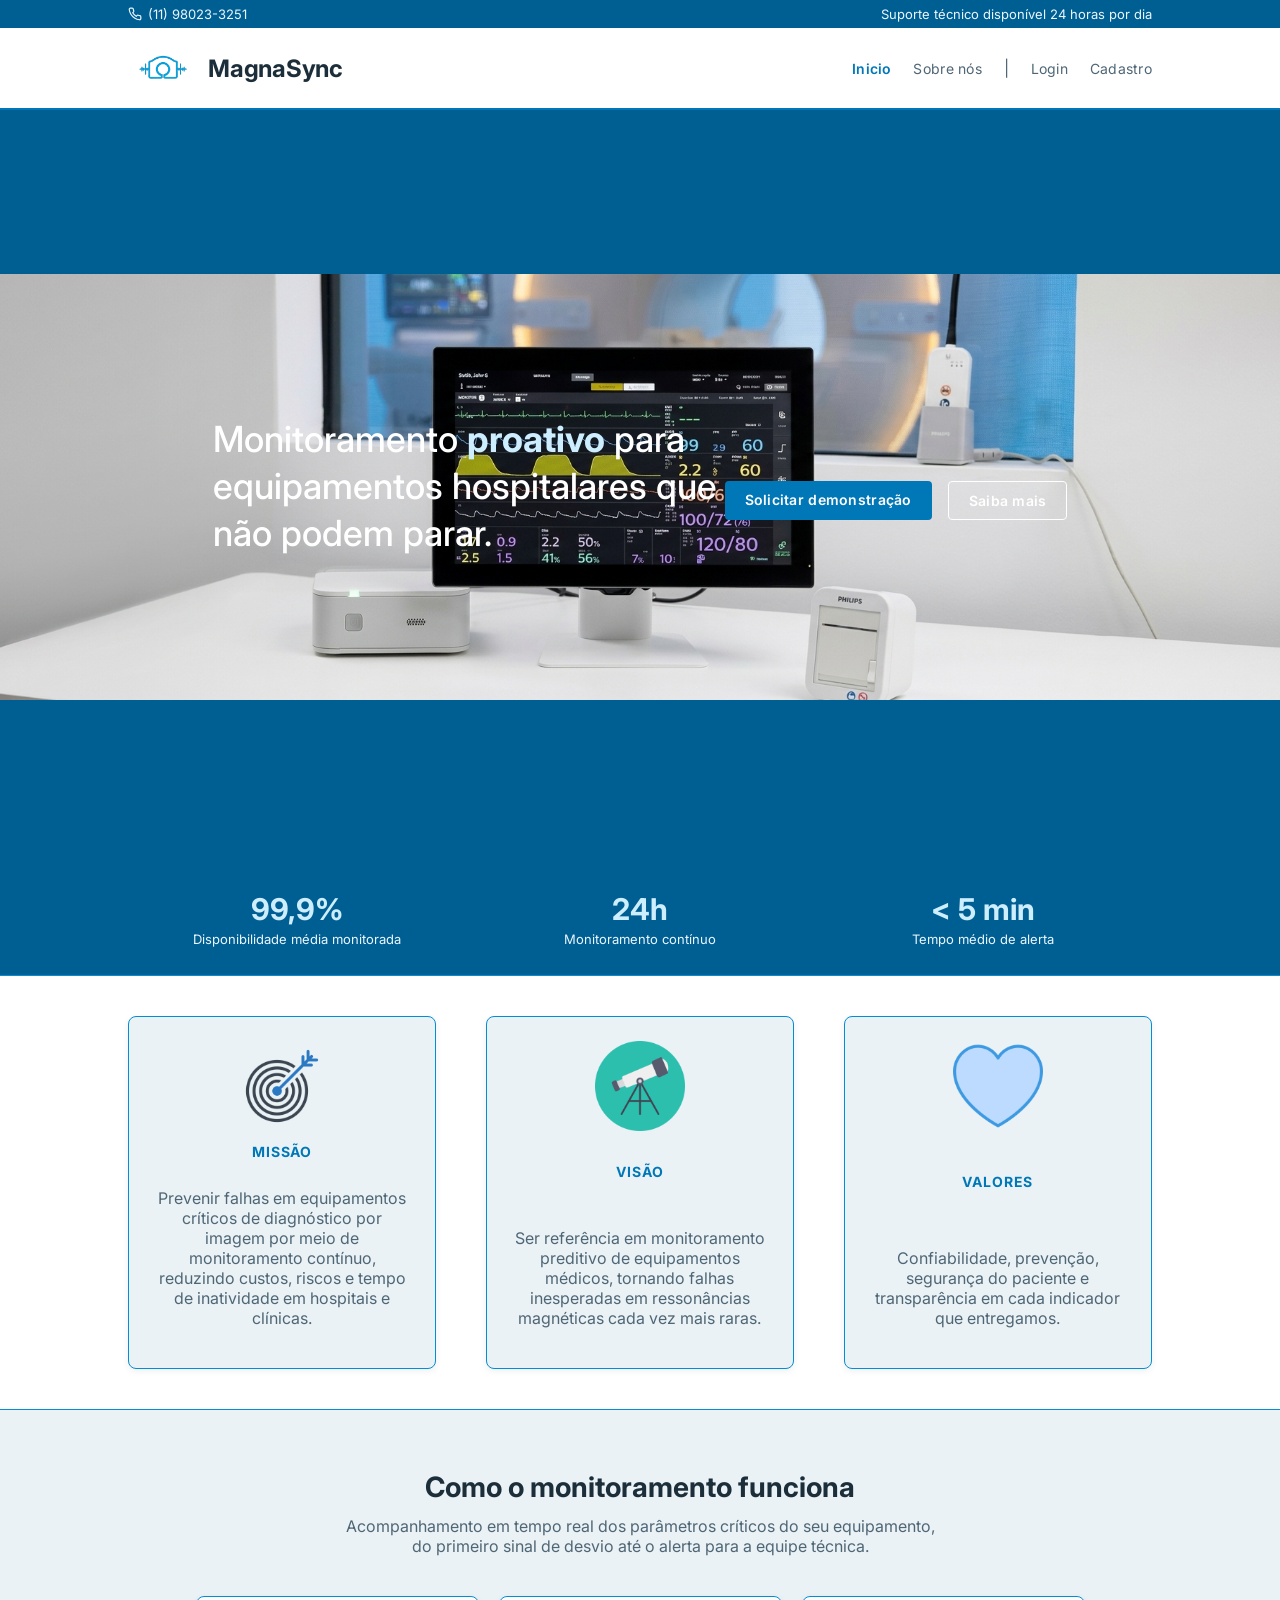
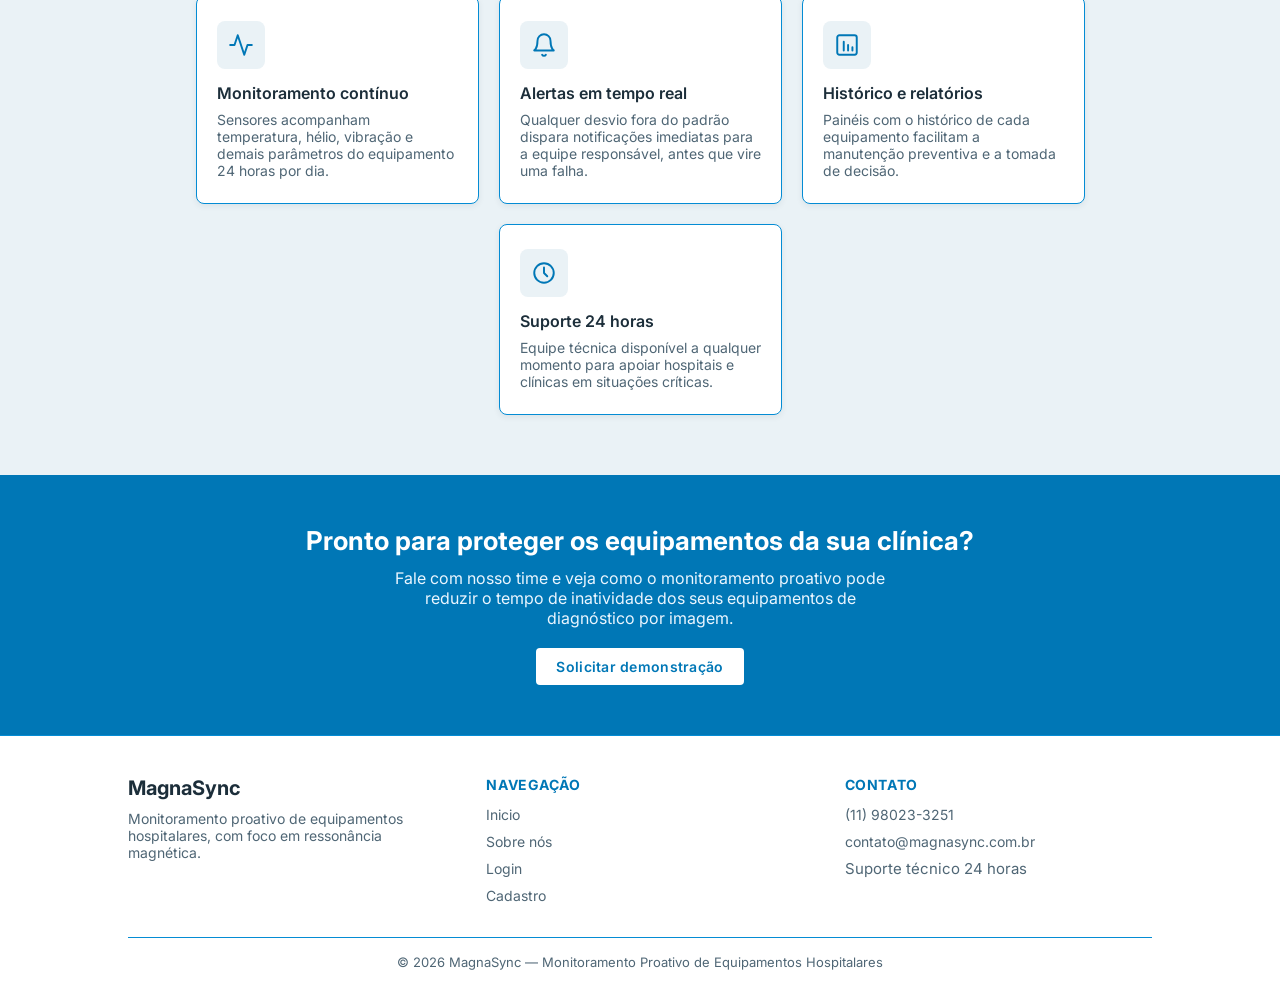
==== commit 25d31268: "style: adição dos cards dos integrantes do projeto" ====
--- a/public/index.html
+++ b/public/index.html
@@ -38,7 +38,7 @@
               <a href="#">Inicio</a>
             </li>
             <li>
-              <a href="simulador.html">Sobre nós</a>
+              <a href="sobrenos.html">Sobre nós</a>
             </li>
             <li>|</li>
             <li>
@@ -154,13 +154,13 @@
       <div class="container footer-grid">
         <div class="footer-coluna">
           <h2 class="footer-titulo">MagnaSync</h2>
-          <p>Monitoramento proativo de equipamentos hospitalares, com foco em diagnóstico por imagem.</p>
+          <p>Monitoramento proativo de equipamentos hospitalares, com foco em ressonância magnética.</p>
         </div>
         <div class="footer-coluna">
           <h3>Navegação</h3>
           <ul class="footer-links">
             <li><a href="#">Inicio</a></li>
-            <li><a href="simulador.html">Sobre nós</a></li>
+            <li><a href="sobrenos.html">Sobre nós</a></li>
             <li><a href="login.html">Login</a></li>
             <li><a href="cadastro.html">Cadastro</a></li>
           </ul>
--- a/public/css/estilo.css
+++ b/public/css/estilo.css
@@ -1,8 +1,3 @@
-/* ==========================================================================
-   TEMA: MagnaSync / Monitoramento Proativo Hospitalar
-   Visual clínico, limpo e claro. Sem animações ou efeitos complexos.
-   ========================================================================== */
-
 @import url('https://fonts.googleapis.com/css2?family=Inter:wght@400;500;600;700&display=swap');
 
 :root {
@@ -172,8 +167,6 @@
   padding: 0;
 }
 
-/* Separador visual entre os itens do menu, sem depender de texto "|"
-   (evita que leitores de tela leiam um caractere sem sentido) */
 .navbar li[aria-hidden="true"] {
   width: 1px;
   height: 16px;
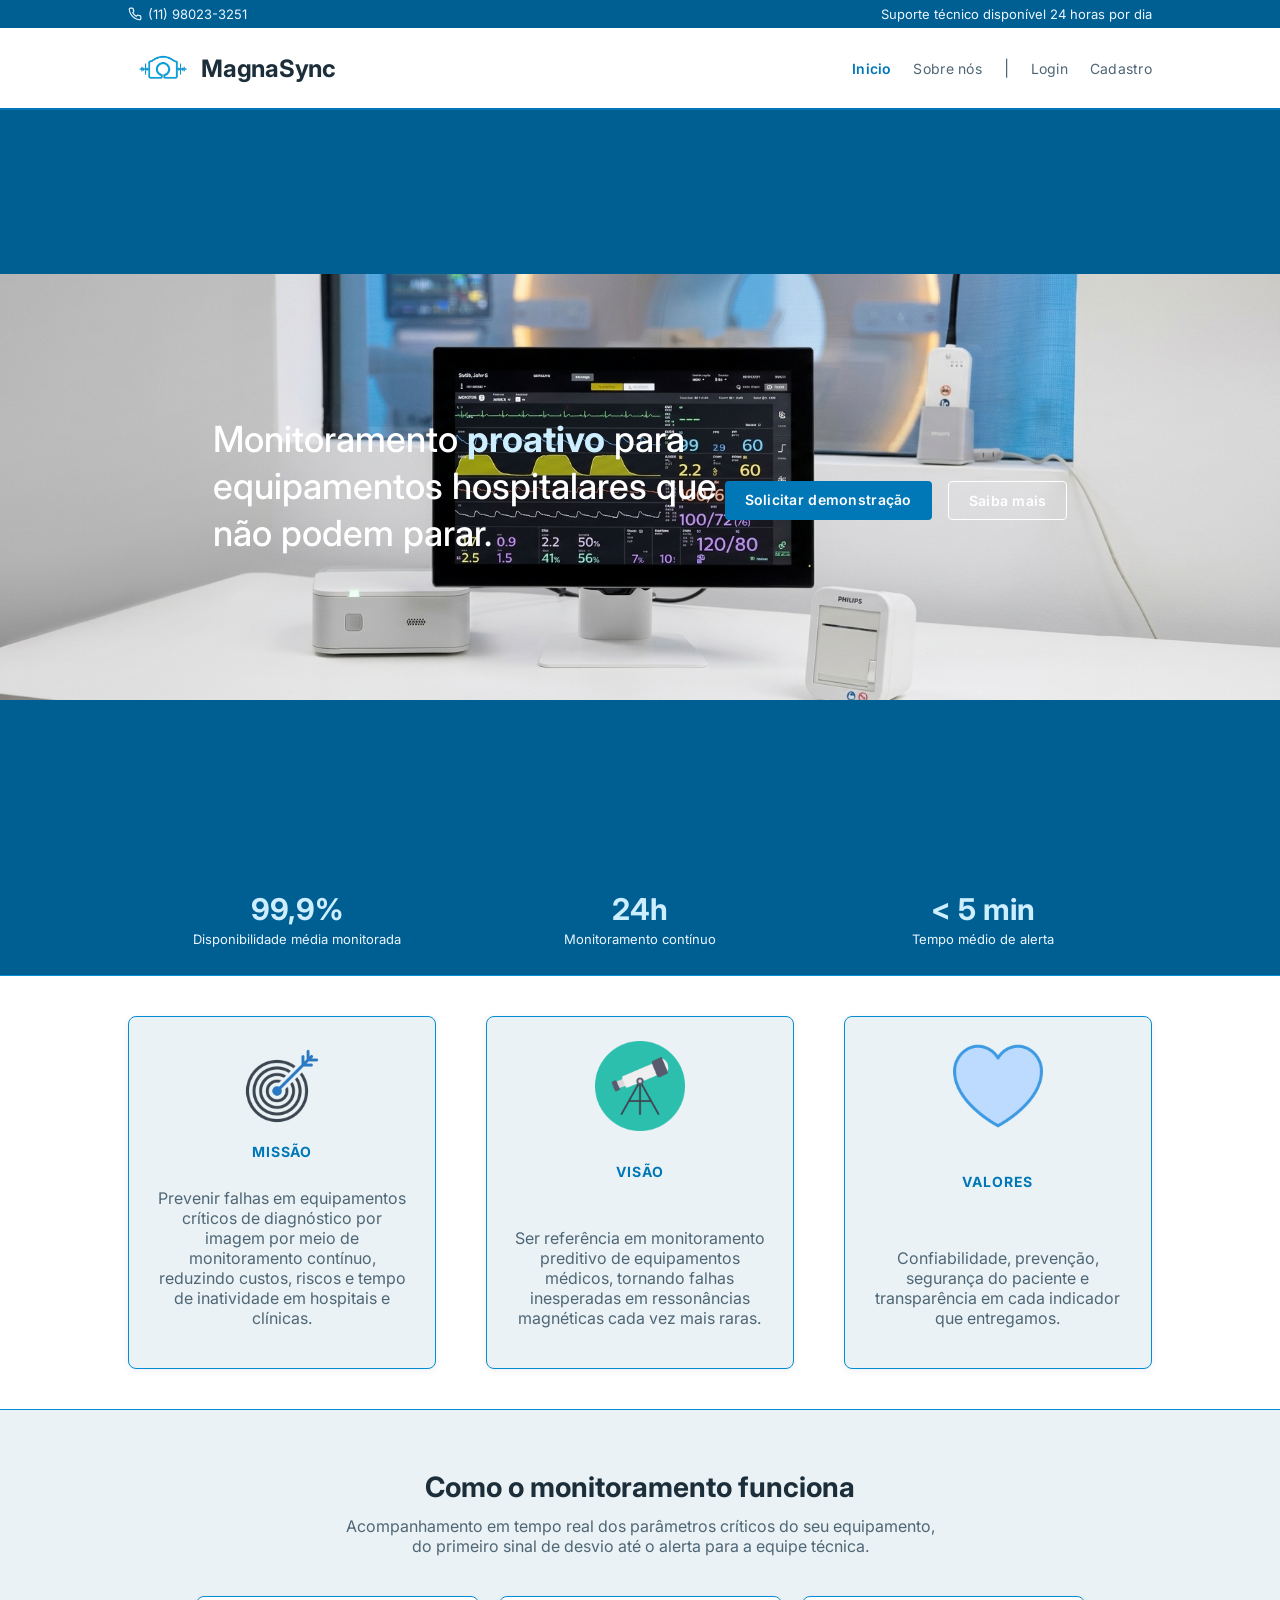
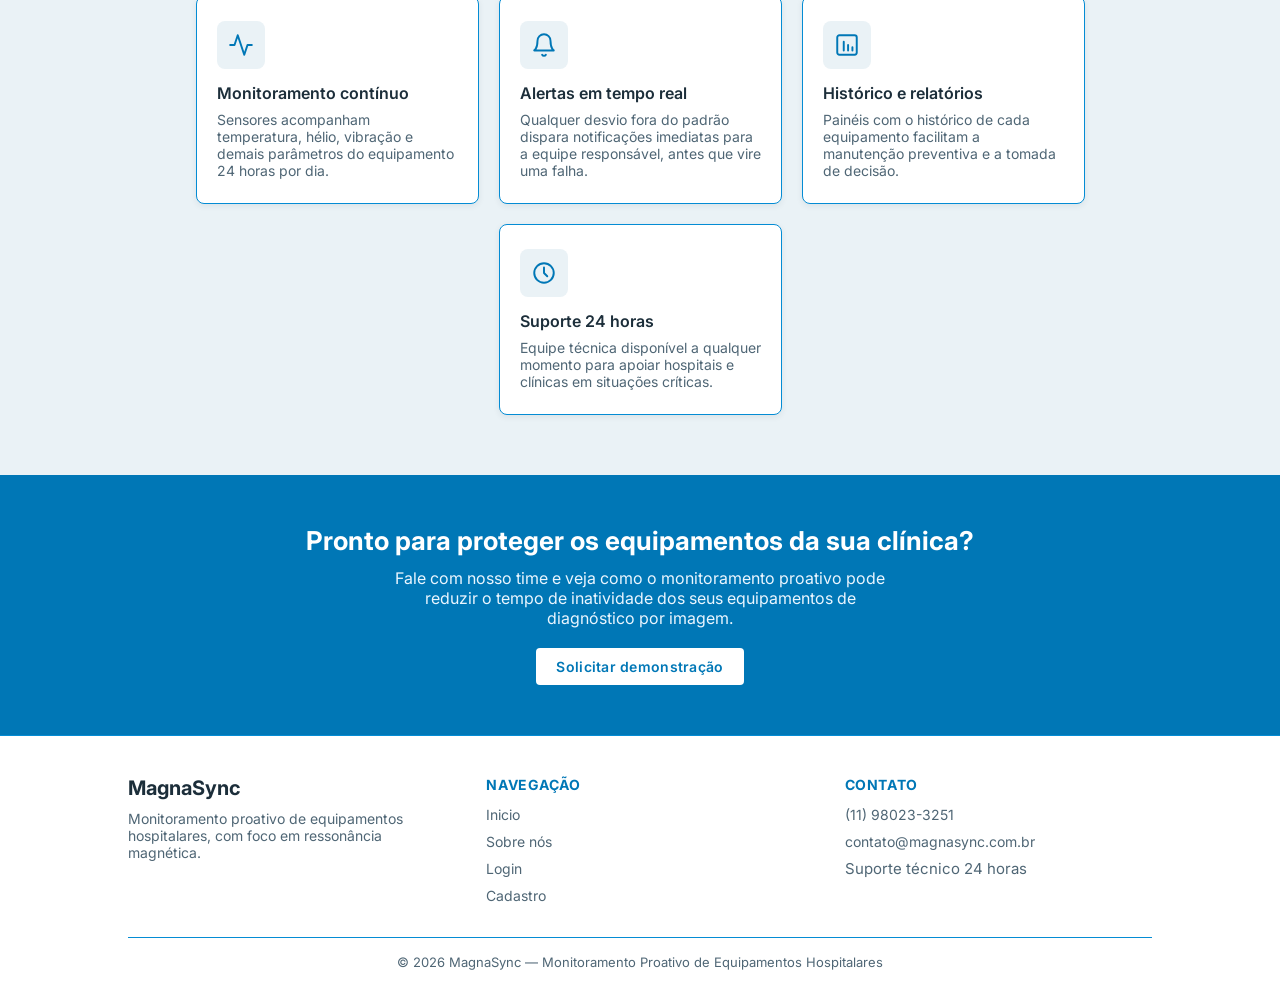
==== commit 16d42e18: "style: fotos dos integrantes e header do sobre nos" ====
--- a/public/index.html
+++ b/public/index.html
@@ -2,182 +2,206 @@
 <html lang="pt-br">
 
 <head>
-    <meta charset="UTF-8">
-    <meta http-equiv="X-UA-Compatible" content="IE=edge">
-    <meta name="viewport" content="width=device-width, initial-scale=1.0">
-
-    <title>MagnaSync | Página Inicial</title>
-
-    <script src="./js/sessao.js" defer></script>
-
-    <link rel="stylesheet" href="./css/estilo.css">
-    <link rel="icon" href="./assets/icon/IMG_0413.jpeg">
-    <link rel="preconnect" href="https://fonts.googleapis.com">
-    <link rel="preconnect" href="https://fonts.gstatic.com" crossorigin>
+  <meta charset="UTF-8">
+  <meta http-equiv="X-UA-Compatible" content="IE=edge">
+  <meta name="viewport" content="width=device-width, initial-scale=1.0">
+
+  <title>MagnaSync | Página Inicial</title>
+
+  <script src="./js/sessao.js" defer></script>
+
+  <link rel="stylesheet" href="./css/estilo.css">
+  <link rel="icon" href="./assets/icon/IMG_0413.jpeg">
+  <link rel="preconnect" href="https://fonts.googleapis.com">
+  <link rel="preconnect" href="https://fonts.gstatic.com" crossorigin>
 </head>
 
 <body>
-    <a href="#conteudo" class="pular-conteudo">Pular para o conteúdo</a>
-
-    <div class="topbar">
+  <a href="#conteudo" class="pular-conteudo">Pular para o conteúdo</a>
+
+  <div class="topbar">
+    <div class="container">
+      <a href="tel+551198023-3251" class="topbar-item">
+        <svg viewBox="0 0 24 24" width="14" height="14" fill="none" stroke="currentColor" stroke-width="2"
+          stroke-linecap="round" stroke-linejoin="round" aria-hidden="true">
+          <path
+            d="M22 16.92v3a2 2 0 0 1-2.18 2 19.79 19.79 0 0 1-8.63-3.07 19.5 19.5 0 0 1-6-6 19.79 19.79 0 0 1-3.07-8.67A2 2 0 0 1 4.11 2h3a2 2 0 0 1 2 1.72c.127.96.361 1.903.7 2.81a2 2 0 0 1-.45 2.11L8.09 9.91a16 16 0 0 0 6 6l1.27-1.27a2 2 0 0 1 2.11-.45c.907.339 1.85.573 2.81.7A2 2 0 0 1 22 16.92z" />
+        </svg>
+        (11) 98023-3251
+      </a>
+      <span class="topbar-item">Suporte técnico disponível 24 horas por dia</span>
+    </div>
+  </div>
+
+  <header class="header">
+    <div class="container">
+      <h1 class="titulo"><img src="assets/icon/IMG_0413.jpeg" height="70px">MagnaSync</h1>
+      <nav>
+        <ul class="navbar">
+          <li class="agora">
+            <a href="#">Inicio</a>
+          </li>
+          <li>
+            <a href="sobrenos.html">Sobre nós</a>
+          </li>
+          <li>|</li>
+          <li>
+            <a href="login.html">Login</a>
+          </li>
+          <li>
+            <a href="cadastro.html">Cadastro</a>
+          </li>
+        </ul>
+      </nav>
+    </div>
+  </header>
+
+  <section class="banner">
+    <div class="container">
+      <p>Monitoramento <span>proativo</span> para equipamentos hospitalares que não podem parar.</p>
+      <div class="banner-cta">
+        <a href="cadastro.html" class="btn-cta btn-cta--primario">Solicitar demonstração</a>
+        <a href="#sobre" class="btn-cta btn-cta--secundario">Saiba mais</a>
+      </div>
+    </div>
+  </section>
+
+  <section class="stats">
+    <div class="container">
+      <div class="stat">
+        <span class="stat-numero">99,9%</span>
+        <span class="stat-legenda">Disponibilidade média monitorada</span>
+      </div>
+      <div class="stat">
+        <span class="stat-numero">24h</span>
+        <span class="stat-legenda">Monitoramento contínuo</span>
+      </div>
+      <div class="stat">
+        <span class="stat-numero">&lt; 5 min</span>
+        <span class="stat-legenda">Tempo médio de alerta</span>
+      </div>
+    </div>
+  </section>
+
+  <main id="conteudo">
+    <section class="social" id="sobre">
       <div class="container">
-        <a href="tel+551198023-3251" class="topbar-item">
-          <svg viewBox="0 0 24 24" width="14" height="14" fill="none" stroke="currentColor" stroke-width="2" stroke-linecap="round" stroke-linejoin="round" aria-hidden="true"><path d="M22 16.92v3a2 2 0 0 1-2.18 2 19.79 19.79 0 0 1-8.63-3.07 19.5 19.5 0 0 1-6-6 19.79 19.79 0 0 1-3.07-8.67A2 2 0 0 1 4.11 2h3a2 2 0 0 1 2 1.72c.127.96.361 1.903.7 2.81a2 2 0 0 1-.45 2.11L8.09 9.91a16 16 0 0 0 6 6l1.27-1.27a2 2 0 0 1 2.11-.45c.907.339 1.85.573 2.81.7A2 2 0 0 1 22 16.92z"/></svg>
-          (11) 98023-3251
-        </a>
-        <span class="topbar-item">Suporte técnico disponível 24 horas por dia</span>
-      </div>
-    </div>
-
-    <header class="header">
+        <div class="boxes">
+          <div class="box">
+            <img src="assets/imgs/missao.png" alt="Ícone de monitor de equipamento">
+            <h4>Missão</h4>
+            <p>Prevenir falhas em equipamentos críticos de diagnóstico por imagem por meio de monitoramento contínuo,
+              reduzindo custos, riscos e tempo de inatividade em hospitais e clínicas.</p>
+          </div>
+          <div class="box">
+            <img src="assets/imgs/visao.png" alt="Ícone de lâmpada representando visão">
+            <h4>Visão</h4>
+            <p>Ser referência em monitoramento preditivo de equipamentos médicos, tornando falhas inesperadas em
+              ressonâncias magnéticas cada vez mais raras.</p>
+          </div>
+          <div class="box">
+            <img src="assets/imgs/valores.png" alt="Ícone de escudo representando segurança">
+            <h4>Valores</h4>
+            <p>Confiabilidade, prevenção, segurança do paciente e transparência em cada indicador que entregamos.</p>
+          </div>
+        </div>
+      </div>
+    </section>
+
+    <section class="funcionalidades" id="funcionalidades">
       <div class="container">
-        <h1 class="titulo"><img src="assets/icon/IMG_0413.jpeg" height="70px">MagnaSync</h1>
-        <nav>
-          <ul class="navbar">
-            <li class="agora">
-              <a href="#">Inicio</a>
-            </li>
-            <li>
-              <a href="sobrenos.html">Sobre nós</a>
-            </li>
-            <li>|</li>
-            <li>
-              <a href="login.html">Login</a>
-            </li>
-            <li>
-              <a href="cadastro.html">Cadastro</a>
-            </li>
-          </ul>
-        </nav>
-      </div>
-    </header>
-
-    <section class="banner">
+        <div class="funcionalidades-cabecalho">
+          <h2>Como o monitoramento funciona</h2>
+          <p>Acompanhamento em tempo real dos parâmetros críticos do seu equipamento, do primeiro sinal de desvio até o
+            alerta para a equipe técnica.</p>
+        </div>
+        <div class="funcionalidades-grid">
+          <div class="funcionalidade">
+            <span class="funcionalidade-icone" aria-hidden="true">
+              <svg viewBox="0 0 24 24" width="26" height="26" fill="none" stroke="currentColor" stroke-width="1.8"
+                stroke-linecap="round" stroke-linejoin="round">
+                <path d="M22 12h-4l-3 9L9 3l-3 9H2" />
+              </svg>
+            </span>
+            <h3>Monitoramento contínuo</h3>
+            <p>Sensores acompanham temperatura, hélio, vibração e demais parâmetros do equipamento 24 horas por dia.</p>
+          </div>
+          <div class="funcionalidade">
+            <span class="funcionalidade-icone" aria-hidden="true">
+              <svg viewBox="0 0 24 24" width="26" height="26" fill="none" stroke="currentColor" stroke-width="1.8"
+                stroke-linecap="round" stroke-linejoin="round">
+                <path d="M18 8a6 6 0 0 0-12 0c0 7-3 9-3 9h18s-3-2-3-9" />
+                <path d="M13.73 21a2 2 0 0 1-3.46 0" />
+              </svg>
+            </span>
+            <h3>Alertas em tempo real</h3>
+            <p>Qualquer desvio fora do padrão dispara notificações imediatas para a equipe responsável, antes que vire
+              uma falha.</p>
+          </div>
+          <div class="funcionalidade">
+            <span class="funcionalidade-icone" aria-hidden="true">
+              <svg viewBox="0 0 24 24" width="26" height="26" fill="none" stroke="currentColor" stroke-width="1.8"
+                stroke-linecap="round" stroke-linejoin="round">
+                <rect x="3" y="3" width="18" height="18" rx="2" />
+                <path d="M9 17V9M13 17v-5M17 17v-3" />
+              </svg>
+            </span>
+            <h3>Histórico e relatórios</h3>
+            <p>Painéis com o histórico de cada equipamento facilitam a manutenção preventiva e a tomada de decisão.</p>
+          </div>
+          <div class="funcionalidade">
+            <span class="funcionalidade-icone" aria-hidden="true">
+              <svg viewBox="0 0 24 24" width="26" height="26" fill="none" stroke="currentColor" stroke-width="1.8"
+                stroke-linecap="round" stroke-linejoin="round">
+                <circle cx="12" cy="12" r="9" />
+                <path d="M12 7v5l3 3" />
+              </svg>
+            </span>
+            <h3>Suporte 24 horas</h3>
+            <p>Equipe técnica disponível a qualquer momento para apoiar hospitais e clínicas em situações críticas.</p>
+          </div>
+        </div>
+      </div>
+    </section>
+
+    <section class="cta-final">
       <div class="container">
-        <p>Monitoramento <span>proativo</span> para equipamentos hospitalares que não podem parar.</p>
-        <div class="banner-cta">
-          <a href="cadastro.html" class="btn-cta btn-cta--primario">Solicitar demonstração</a>
-          <a href="#sobre" class="btn-cta btn-cta--secundario">Saiba mais</a>
-        </div>
+        <h2>Pronto para proteger os equipamentos da sua clínica?</h2>
+        <p>Fale com nosso time e veja como o monitoramento proativo pode reduzir o tempo de inatividade dos seus
+          equipamentos de diagnóstico por imagem.</p>
+        <a href="cadastro.html" class="btn-cta btn-cta--primario">Solicitar demonstração</a>
       </div>
     </section>
-
-    <section class="stats">
-      <div class="container">
-        <div class="stat">
-          <span class="stat-numero">99,9%</span>
-          <span class="stat-legenda">Disponibilidade média monitorada</span>
-        </div>
-        <div class="stat">
-          <span class="stat-numero">24h</span>
-          <span class="stat-legenda">Monitoramento contínuo</span>
-        </div>
-        <div class="stat">
-          <span class="stat-numero">&lt; 5 min</span>
-          <span class="stat-legenda">Tempo médio de alerta</span>
-        </div>
-      </div>
-    </section>
-
-    <main id="conteudo">
-      <section class="social" id="sobre">
-        <div class="container">
-          <div class="boxes">
-            <div class="box">
-              <img src="assets/imgs/missao.png" alt="Ícone de monitor de equipamento">
-              <h4>Missão</h4>
-              <p>Prevenir falhas em equipamentos críticos de diagnóstico por imagem por meio de monitoramento contínuo, reduzindo custos, riscos e tempo de inatividade em hospitais e clínicas.</p>
-            </div>
-            <div class="box">
-              <img src="assets/imgs/visao.png" alt="Ícone de lâmpada representando visão">
-              <h4>Visão</h4>
-              <p>Ser referência em monitoramento preditivo de equipamentos médicos, tornando falhas inesperadas em ressonâncias magnéticas cada vez mais raras.</p>
-            </div>
-            <div class="box">
-              <img src="assets/imgs/valores.png" alt="Ícone de escudo representando segurança">
-              <h4>Valores</h4>
-              <p>Confiabilidade, prevenção, segurança do paciente e transparência em cada indicador que entregamos.</p>
-            </div>
-          </div>
-        </div>
-      </section>
-
-      <section class="funcionalidades" id="funcionalidades">
-        <div class="container">
-          <div class="funcionalidades-cabecalho">
-            <h2>Como o monitoramento funciona</h2>
-            <p>Acompanhamento em tempo real dos parâmetros críticos do seu equipamento, do primeiro sinal de desvio até o alerta para a equipe técnica.</p>
-          </div>
-          <div class="funcionalidades-grid">
-            <div class="funcionalidade">
-              <span class="funcionalidade-icone" aria-hidden="true">
-                <svg viewBox="0 0 24 24" width="26" height="26" fill="none" stroke="currentColor" stroke-width="1.8" stroke-linecap="round" stroke-linejoin="round"><path d="M22 12h-4l-3 9L9 3l-3 9H2"/></svg>
-              </span>
-              <h3>Monitoramento contínuo</h3>
-              <p>Sensores acompanham temperatura, hélio, vibração e demais parâmetros do equipamento 24 horas por dia.</p>
-            </div>
-            <div class="funcionalidade">
-              <span class="funcionalidade-icone" aria-hidden="true">
-                <svg viewBox="0 0 24 24" width="26" height="26" fill="none" stroke="currentColor" stroke-width="1.8" stroke-linecap="round" stroke-linejoin="round"><path d="M18 8a6 6 0 0 0-12 0c0 7-3 9-3 9h18s-3-2-3-9"/><path d="M13.73 21a2 2 0 0 1-3.46 0"/></svg>
-              </span>
-              <h3>Alertas em tempo real</h3>
-              <p>Qualquer desvio fora do padrão dispara notificações imediatas para a equipe responsável, antes que vire uma falha.</p>
-            </div>
-            <div class="funcionalidade">
-              <span class="funcionalidade-icone" aria-hidden="true">
-                <svg viewBox="0 0 24 24" width="26" height="26" fill="none" stroke="currentColor" stroke-width="1.8" stroke-linecap="round" stroke-linejoin="round"><rect x="3" y="3" width="18" height="18" rx="2"/><path d="M9 17V9M13 17v-5M17 17v-3"/></svg>
-              </span>
-              <h3>Histórico e relatórios</h3>
-              <p>Painéis com o histórico de cada equipamento facilitam a manutenção preventiva e a tomada de decisão.</p>
-            </div>
-            <div class="funcionalidade">
-              <span class="funcionalidade-icone" aria-hidden="true">
-                <svg viewBox="0 0 24 24" width="26" height="26" fill="none" stroke="currentColor" stroke-width="1.8" stroke-linecap="round" stroke-linejoin="round"><circle cx="12" cy="12" r="9"/><path d="M12 7v5l3 3"/></svg>
-              </span>
-              <h3>Suporte 24 horas</h3>
-              <p>Equipe técnica disponível a qualquer momento para apoiar hospitais e clínicas em situações críticas.</p>
-            </div>
-          </div>
-        </div>
-      </section>
-
-      <section class="cta-final">
-        <div class="container">
-          <h2>Pronto para proteger os equipamentos da sua clínica?</h2>
-          <p>Fale com nosso time e veja como o monitoramento proativo pode reduzir o tempo de inatividade dos seus equipamentos de diagnóstico por imagem.</p>
-          <a href="cadastro.html" class="btn-cta btn-cta--primario">Solicitar demonstração</a>
-        </div>
-      </section>
-    </main>
-
-    <footer class="footer">
-      <div class="container footer-grid">
-        <div class="footer-coluna">
-          <h2 class="footer-titulo">MagnaSync</h2>
-          <p>Monitoramento proativo de equipamentos hospitalares, com foco em ressonância magnética.</p>
-        </div>
-        <div class="footer-coluna">
-          <h3>Navegação</h3>
-          <ul class="footer-links">
-            <li><a href="#">Inicio</a></li>
-            <li><a href="sobrenos.html">Sobre nós</a></li>
-            <li><a href="login.html">Login</a></li>
-            <li><a href="cadastro.html">Cadastro</a></li>
-          </ul>
-        </div>
-        <div class="footer-coluna">
-          <h3>Contato</h3>
-          <ul class="footer-links">
-            <li><a href="tel:+551198023-3251">(11) 98023-3251</a></li>
-            <li><a href="mailto:contato@magnasync.com.br">contato@magnasync.com.br</a></li>
-            <li>Suporte técnico 24 horas</li>
-          </ul>
-        </div>
-      </div>
-      <div class="container footer-base">
-        <span>&copy; 2026 MagnaSync — Monitoramento Proativo de Equipamentos Hospitalares</span>
-      </div>
-    </footer>
-  </body>
+  </main>
+
+  <footer class="footer">
+    <div class="container footer-grid">
+      <div class="footer-coluna">
+        <h2 class="footer-titulo">MagnaSync</h2>
+        <p>Monitoramento proativo de equipamentos hospitalares, com foco em ressonância magnética.</p>
+      </div>
+      <div class="footer-coluna">
+        <h3>Navegação</h3>
+        <ul class="footer-links">
+          <li><a href="#">Inicio</a></li>
+          <li><a href="sobrenos.html">Sobre nós</a></li>
+          <li><a href="login.html">Login</a></li>
+          <li><a href="cadastro.html">Cadastro</a></li>
+        </ul>
+      </div>
+      <div class="footer-coluna">
+        <h3>Contato</h3>
+        <ul class="footer-links">
+          <li><a href="tel:+551198023-3251">(11) 98023-3251</a></li>
+          <li><a href="mailto:contato@magnasync.com.br">contato@magnasync.com.br</a></li>
+          <li>Suporte técnico 24 horas</li>
+        </ul>
+      </div>
+    </div>
+    <div class="container footer-base">
+      <span>&copy; 2026 MagnaSync — Monitoramento Proativo de Equipamentos Hospitalares</span>
+    </div>
+  </footer>
+</body>
 
 </html>
--- a/public/css/estilo.css
+++ b/public/css/estilo.css
@@ -180,7 +180,7 @@
   letter-spacing: -0.01em;
   display: flex;
   align-items: center;
-  gap: 10px;
+  gap: 3px;
 }
 
 .header h1 {
@@ -327,8 +327,7 @@
   margin: 12px 0;
 }
 
-/* O span dentro do h4 "Sobre nós" precisa de um destaque próprio,
-   já que herda a cor uppercase do h4 mas deve se diferenciar do resto */
+
 .social h4 span {
   color: var(--destaque-escuro);
   font-weight: 700;
@@ -522,13 +521,16 @@
 /* LOGIN */
 
 .login {
-  height: 100vh; /* Garante que a seção ocupe 100% da altura da tela */
-  width: 100vw;  /* Garante que a seção ocupe 100% da largura da tela */
+  height: 100vh;
+  /* Garante que a seção ocupe 100% da altura da tela */
+  width: 100vw;
+  /* Garante que a seção ocupe 100% da largura da tela */
   background-color: var(--bg-fundo);
   background-image: url('../assets/imgs/ressonancia2.jpg');
   background-repeat: no-repeat;
   background-position: center;
-  background-size: cover; /* ISSO faz a imagem de fundo cobrir a tela inteira */
+  background-size: cover;
+  /* ISSO faz a imagem de fundo cobrir a tela inteira */
 }
 
 
